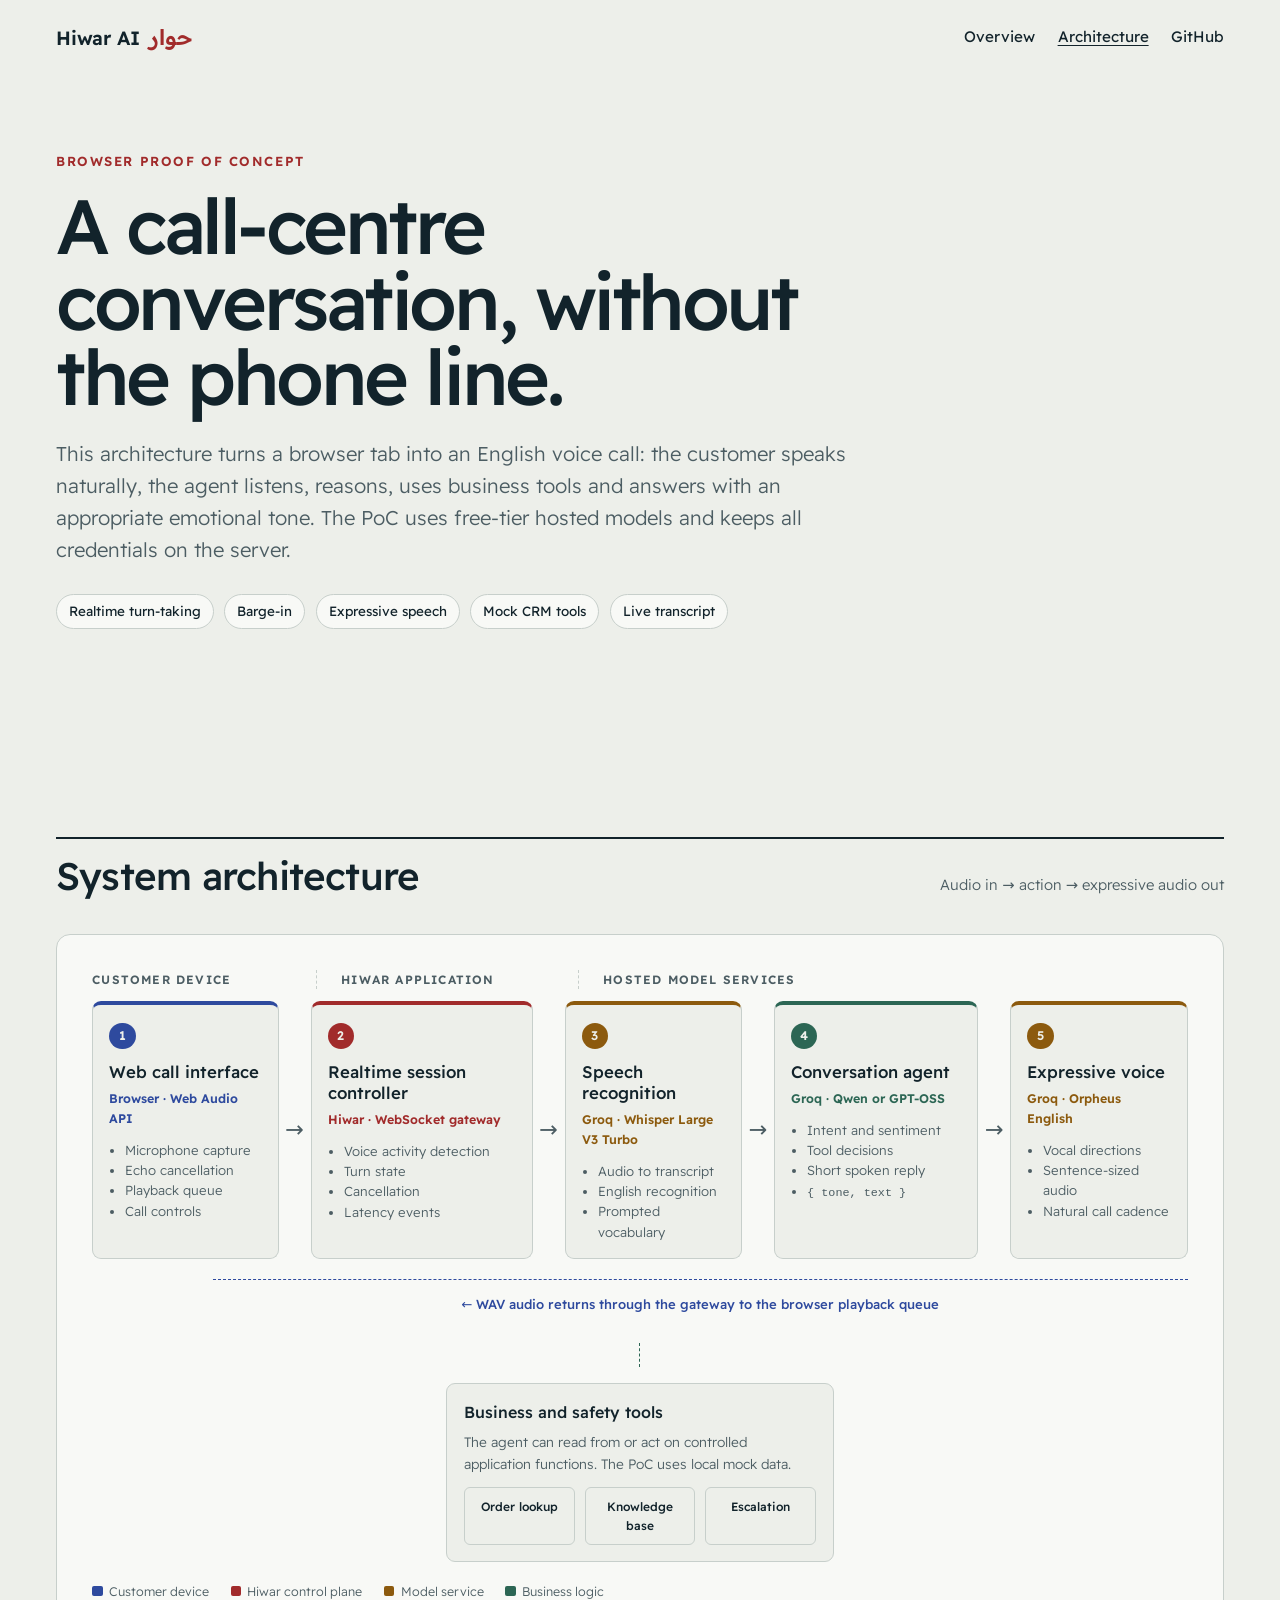
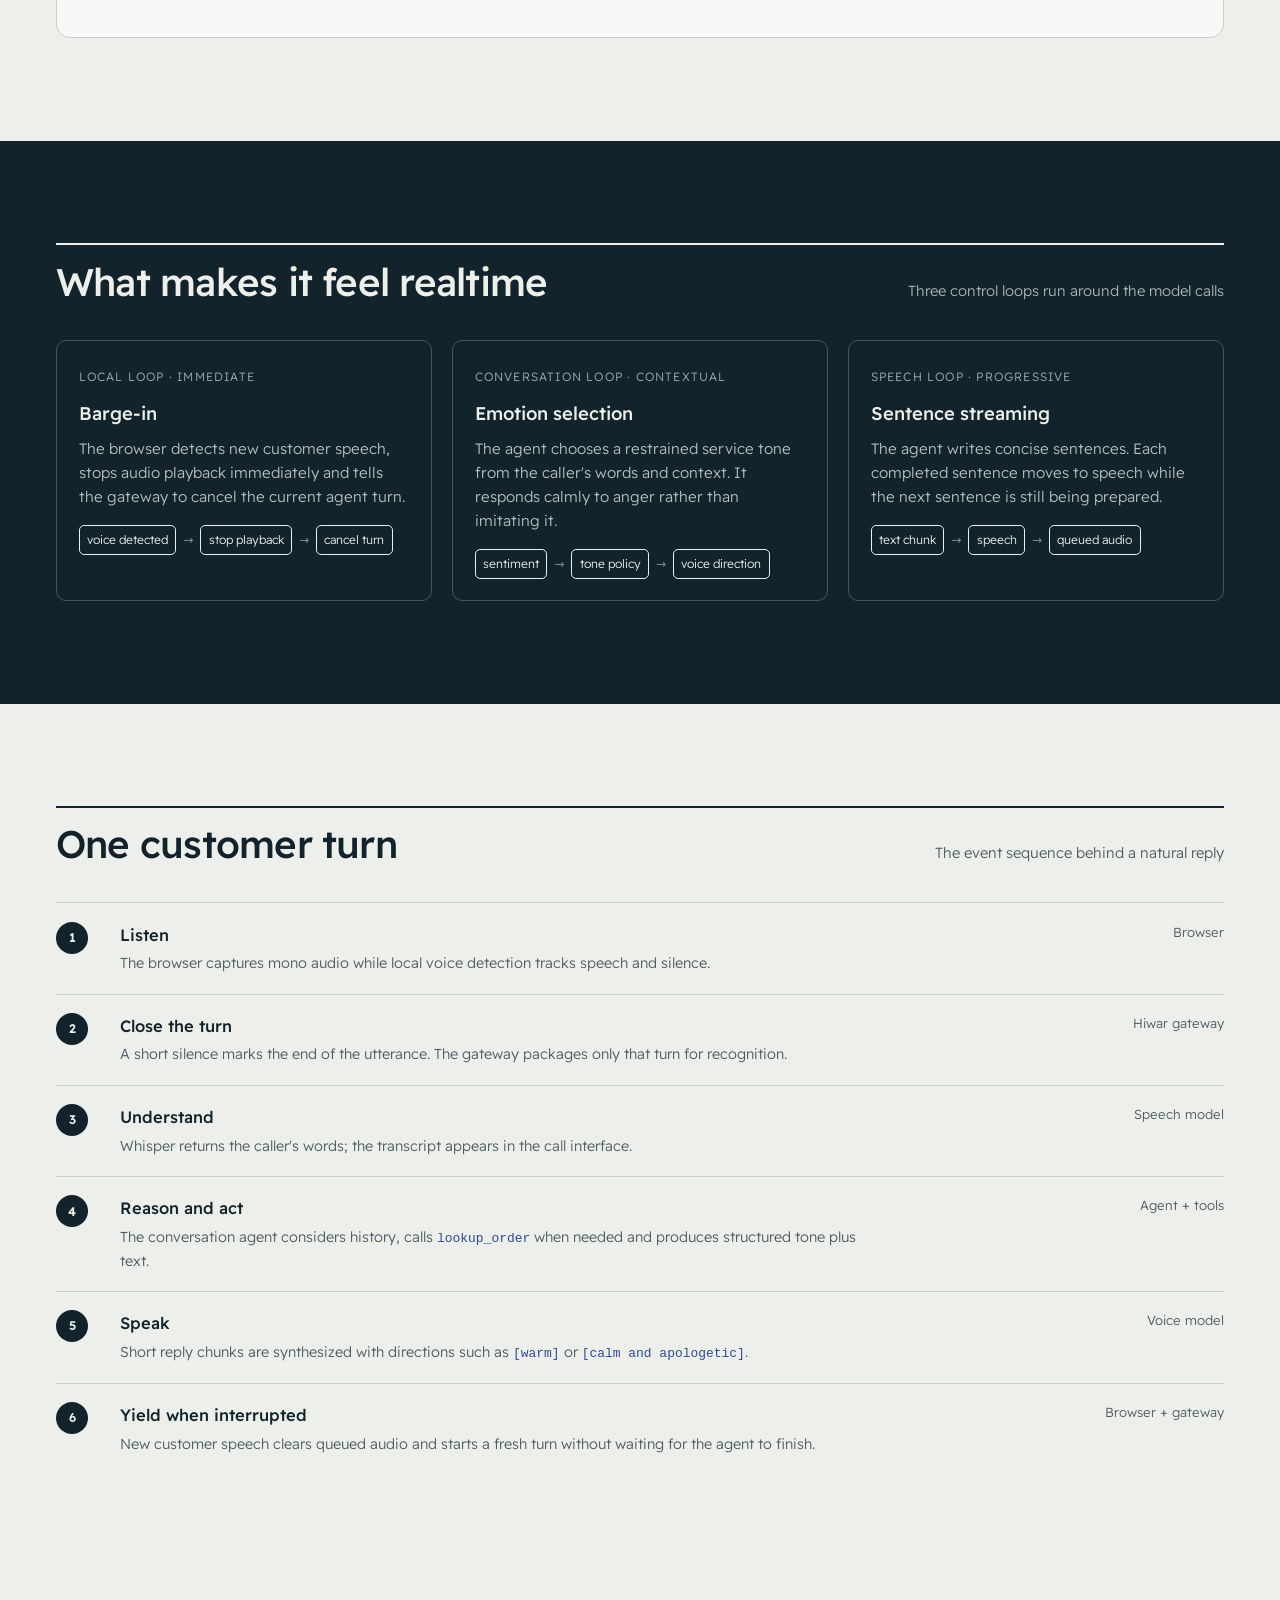
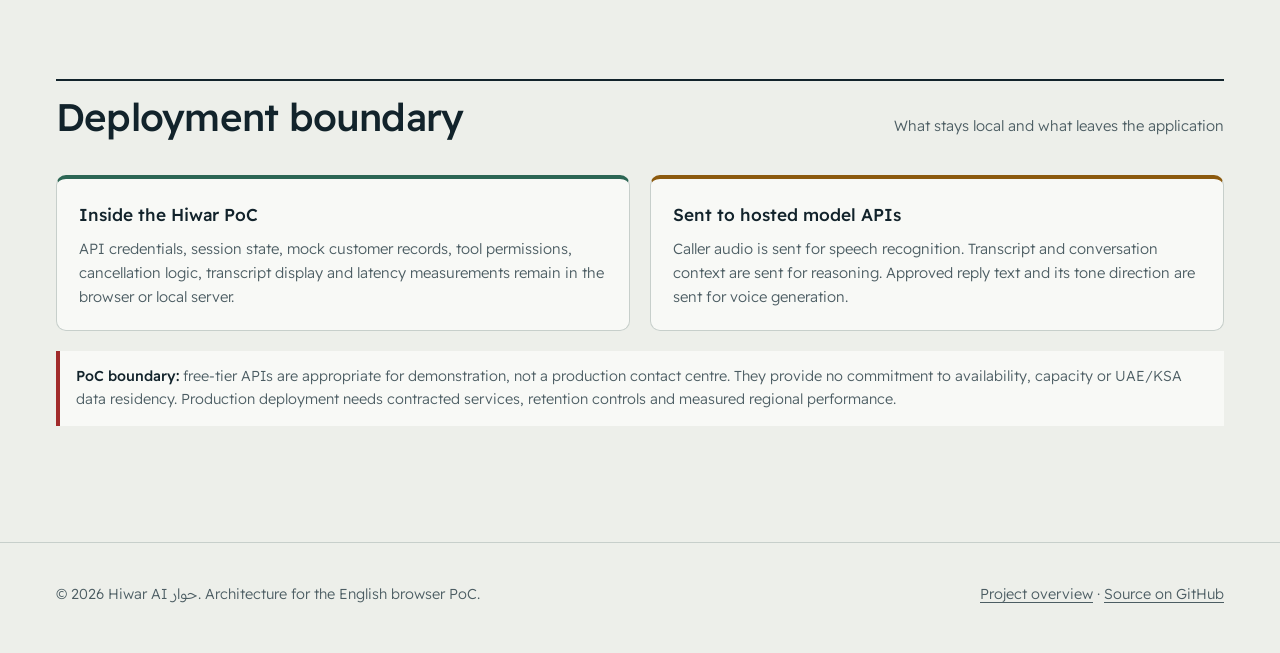
==== docs/architecture.html @ 3cd4bee4 "Add voice PoC architecture page" ====
<!doctype html>
<html lang="en">
<head>
<meta charset="utf-8">
<meta name="viewport" content="width=device-width, initial-scale=1">
<title>English Voice PoC Architecture | Hiwar AI</title>
<meta name="description" content="Architecture for Hiwar AI's browser-based English conversational voice proof of concept: realtime turn-taking, barge-in, business tools and expressive speech.">
<link rel="canonical" href="https://elephantclock.github.io/hiwar-ai/architecture.html">
<meta name="theme-color" content="#EDEFEA">

<meta property="og:type" content="website">
<meta property="og:site_name" content="Hiwar AI">
<meta property="og:title" content="Hiwar AI: English Voice PoC Architecture">
<meta property="og:description" content="A browser-based call-centre agent with realtime turn-taking, barge-in, tools and expressive speech.">
<meta property="og:url" content="https://elephantclock.github.io/hiwar-ai/architecture.html">

<link rel="icon" href="data:image/svg+xml,%3Csvg xmlns='http://www.w3.org/2000/svg' viewBox='0 0 32 32'%3E%3Crect width='32' height='32' rx='7' fill='%2312232B'/%3E%3Ctext x='16' y='22' font-size='17' text-anchor='middle' fill='%23EDEFEA' font-family='sans-serif'%3E%D8%AD%3C/text%3E%3C/svg%3E">
<link rel="preconnect" href="https://fonts.googleapis.com">
<link rel="preconnect" href="https://fonts.gstatic.com" crossorigin>
<link href="https://fonts.googleapis.com/css2?family=Readex+Pro:wght@300;400;500;600;700&display=swap" rel="stylesheet">

<style>
  :root {
    --ground: #EDEFEA;
    --paper: #F8F9F6;
    --ink: #12232B;
    --muted: #4C5D63;
    --rule: #C7CFCB;
    --red: #A12B2B;
    --blue: #2E4A9E;
    --gold: #8C5A0E;
    --green: #2C6654;
    --focus: #2E4A9E;
    --latin: "Readex Pro", system-ui, sans-serif;
    color-scheme: light;
  }

  @media (prefers-color-scheme: dark) {
    :root {
      --ground: #0F1C22;
      --paper: #16262D;
      --ink: #E4E9E6;
      --muted: #A3B1B4;
      --rule: #2C3E45;
      --red: #E8857A;
      --blue: #9DB0F0;
      --gold: #E2AA5A;
      --green: #83C6AE;
      --focus: #9DB0F0;
      color-scheme: dark;
    }
  }

  * { box-sizing: border-box; }
  html { scroll-behavior: smooth; -webkit-text-size-adjust: 100%; }
  body {
    margin: 0;
    background: var(--ground);
    color: var(--ink);
    font-family: var(--latin);
    font-weight: 300;
    font-size: 1.025rem;
    line-height: 1.6;
  }
  a { color: inherit; text-underline-offset: 0.2em; text-decoration-thickness: 1px; }
  a:hover { text-decoration-thickness: 2px; }
  :focus-visible { outline: 2px solid var(--focus); outline-offset: 3px; border-radius: 2px; }
  strong { font-weight: 500; }
  code { font-family: ui-monospace, SFMono-Regular, Menlo, Consolas, monospace; font-size: 0.9em; }
  .sr-only {
    position: absolute; width: 1px; height: 1px; padding: 0; margin: -1px;
    overflow: hidden; clip: rect(0, 0, 0, 0); white-space: nowrap; border: 0;
  }

  .skip {
    position: absolute; left: 1rem; top: -5rem; z-index: 20;
    background: var(--ink); color: var(--ground); padding: 0.6rem 0.9rem;
  }
  .skip:focus { top: 1rem; }
  .wrap { max-width: 78rem; margin: 0 auto; padding-inline: clamp(1rem, 4vw, 2.5rem); }

  .top {
    padding-block: 1.25rem; display: flex; align-items: center;
    justify-content: space-between; gap: 1rem; flex-wrap: wrap;
  }
  .mark { display: flex; align-items: baseline; gap: 0.6rem; text-decoration: none; }
  .mark-en { font-weight: 600; font-size: 1.2rem; letter-spacing: -0.01em; }
  .mark-ar { font-weight: 600; font-size: 1.35rem; color: var(--red); }
  .top nav { display: flex; gap: 1.4rem; flex-wrap: wrap; font-size: 0.95rem; font-weight: 400; }
  .top nav a { text-decoration: none; }
  .top nav a:hover, .top nav a[aria-current="page"] { text-decoration: underline; }

  .hero { padding-block: clamp(2.5rem, 6vw, 5rem) clamp(3.5rem, 7vw, 6rem); }
  .eyebrow {
    margin: 0 0 1rem; color: var(--red); font-size: 0.82rem;
    font-weight: 600; letter-spacing: 0.12em; text-transform: uppercase;
  }
  h1 {
    margin: 0; max-width: 18ch; font-size: clamp(2.45rem, 6vw, 5.25rem);
    line-height: 0.98; letter-spacing: -0.045em; font-weight: 500;
  }
  .lede {
    max-width: 66ch; margin: 1.5rem 0 0; color: var(--muted);
    font-size: clamp(1.05rem, 2vw, 1.25rem);
  }
  .scope {
    display: flex; gap: 0.65rem; flex-wrap: wrap; margin-top: 1.75rem;
    list-style: none; padding: 0;
  }
  .scope li {
    border: 1px solid var(--rule); background: var(--paper); border-radius: 99px;
    padding: 0.35rem 0.75rem; font-size: 0.84rem; font-weight: 400;
  }

  section { padding-block: clamp(3.5rem, 8vw, 6.5rem); }
  .sign {
    display: grid; grid-template-columns: minmax(0, 1fr) auto; align-items: baseline;
    gap: 0.5rem 2rem; border-top: 2px solid var(--ink); padding-top: 0.9rem;
    margin-bottom: 2.25rem;
  }
  .sign h2 {
    margin: 0; font-size: clamp(1.65rem, 3.2vw, 2.4rem); font-weight: 500;
    letter-spacing: -0.02em; line-height: 1.15;
  }
  .sign p { margin: 0; color: var(--muted); font-size: 0.92rem; text-align: right; }

  /* Primary system diagram */
  .diagram-shell {
    background: var(--paper); border: 1px solid var(--rule); border-radius: 14px;
    padding: clamp(1.15rem, 3vw, 2.2rem); overflow: hidden;
  }
  .boundary-labels {
    display: grid; grid-template-columns: 1.05fr 1.25fr 3.2fr; gap: 1.5rem;
    margin-bottom: 0.75rem; color: var(--muted); font-size: 0.75rem;
    text-transform: uppercase; letter-spacing: 0.1em; font-weight: 600;
  }
  .boundary-labels span:nth-child(2), .boundary-labels span:nth-child(3) {
    border-left: 1px dashed var(--rule); padding-left: 1.5rem;
  }
  .flow {
    display: grid;
    grid-template-columns: minmax(8rem, 1.05fr) 2rem minmax(9.5rem, 1.25fr) 2rem minmax(8rem, 1fr) 2rem minmax(9rem, 1.15fr) 2rem minmax(8rem, 1fr);
    align-items: stretch;
  }
  .node {
    position: relative; min-width: 0; border: 1px solid var(--rule); border-top: 4px solid var(--node-color);
    border-radius: 9px; background: var(--ground); padding: 1rem;
  }
  .node.browser { --node-color: var(--blue); }
  .node.gateway { --node-color: var(--red); }
  .node.speech { --node-color: var(--gold); }
  .node.agent { --node-color: var(--green); }
  .node.voice { --node-color: var(--gold); }
  .node .num {
    display: inline-grid; place-items: center; width: 1.65rem; height: 1.65rem;
    border-radius: 50%; color: var(--ground); background: var(--node-color);
    font-size: 0.78rem; font-weight: 600; margin-bottom: 0.75rem;
  }
  .node h3 { margin: 0 0 0.45rem; font-size: 1.05rem; line-height: 1.25; font-weight: 500; }
  .node .service { display: block; color: var(--node-color); font-size: 0.78rem; font-weight: 600; margin-bottom: 0.65rem; }
  .node ul { margin: 0; padding-left: 1rem; color: var(--muted); font-size: 0.82rem; line-height: 1.55; }
  .arrow { display: grid; place-items: center; color: var(--muted); font-size: 1.4rem; }
  .arrow::after { content: "→"; }
  .return-path {
    margin: 1.25rem 0 0 calc((100% - 8rem) / 8); padding-top: 0.85rem;
    border-top: 1px dashed var(--blue); color: var(--blue); text-align: center;
    font-size: 0.82rem; font-weight: 500;
  }
  .return-path span { background: var(--paper); padding-inline: 0.75rem; }

  .branch {
    display: grid; grid-template-columns: 1fr minmax(16rem, 1.15fr) 1fr;
    gap: 1rem; margin-top: 1.75rem; align-items: start;
  }
  .branch-line { grid-column: 2; height: 1.5rem; border-left: 1px dashed var(--green); justify-self: center; }
  .toolbox {
    grid-column: 2; border: 1px solid var(--rule); border-radius: 9px;
    background: var(--ground); padding: 1rem 1.1rem;
  }
  .toolbox h3 { margin: 0 0 0.35rem; font-size: 1rem; font-weight: 500; }
  .toolbox p { margin: 0; color: var(--muted); font-size: 0.85rem; }
  .tools {
    display: grid; grid-template-columns: repeat(3, 1fr); gap: 0.65rem;
    margin-top: 0.8rem;
  }
  .tools span {
    padding: 0.55rem; border: 1px solid var(--rule); border-radius: 6px;
    text-align: center; font-size: 0.75rem; font-weight: 500;
  }
  .legend {
    display: flex; gap: 0.8rem 1.35rem; flex-wrap: wrap; margin: 1.25rem 0 0;
    padding: 0; list-style: none; color: var(--muted); font-size: 0.78rem;
  }
  .legend li::before {
    content: ""; display: inline-block; width: 0.65rem; height: 0.65rem;
    margin-right: 0.4rem; border-radius: 2px; background: var(--key);
  }
  .legend .device { --key: var(--blue); }
  .legend .control { --key: var(--red); }
  .legend .model { --key: var(--gold); }
  .legend .logic { --key: var(--green); }

  /* Realtime behavior */
  .dark { background: var(--ink); color: var(--ground); }
  .dark .sign { border-top-color: var(--ground); }
  .dark .sign p { color: color-mix(in srgb, var(--ground) 70%, transparent); }
  .loops { display: grid; grid-template-columns: repeat(3, 1fr); gap: 1.25rem; }
  .loop {
    border: 1px solid color-mix(in srgb, var(--ground) 25%, transparent);
    border-radius: 10px; padding: 1.35rem;
  }
  .loop .tag { font-size: 0.75rem; text-transform: uppercase; letter-spacing: 0.1em; opacity: 0.65; }
  .loop h3 { margin: 0.65rem 0 0.55rem; font-size: 1.15rem; font-weight: 500; }
  .loop p { margin: 0; opacity: 0.76; font-size: 0.94rem; }
  .mini-flow {
    display: flex; flex-wrap: wrap; align-items: center; gap: 0.45rem;
    margin-top: 1rem; font-size: 0.75rem;
  }
  .mini-flow span { border: 1px solid currentColor; border-radius: 5px; padding: 0.25rem 0.45rem; }
  .mini-flow b { font-weight: 400; opacity: 0.5; }

  /* Turn sequence */
  .timeline { list-style: none; padding: 0; margin: 0; counter-reset: turn; }
  .timeline li {
    counter-increment: turn; display: grid; grid-template-columns: 3rem minmax(0, 1fr) minmax(10rem, 0.45fr);
    gap: 1rem; align-items: start; padding: 1.15rem 0; border-top: 1px solid var(--rule);
  }
  .timeline li::before {
    content: counter(turn); display: grid; place-items: center; width: 2rem; height: 2rem;
    color: var(--ground); background: var(--ink); border-radius: 50%; font-size: 0.78rem; font-weight: 600;
  }
  .timeline h3 { margin: 0; font-size: 1.03rem; font-weight: 500; }
  .timeline p { margin: 0.25rem 0 0; color: var(--muted); font-size: 0.9rem; }
  .timeline code { color: var(--blue); overflow-wrap: anywhere; }
  .owner { color: var(--muted); font-size: 0.82rem; text-align: right; }

  /* Boundaries */
  .boundaries { display: grid; grid-template-columns: 1fr 1fr; gap: 1.25rem; }
  .boundary {
    background: var(--paper); border: 1px solid var(--rule); border-radius: 10px;
    padding: 1.35rem;
  }
  .boundary h3 { margin: 0 0 0.55rem; font-size: 1.08rem; font-weight: 500; }
  .boundary p { margin: 0; color: var(--muted); font-size: 0.92rem; }
  .boundary.local { border-top: 4px solid var(--green); }
  .boundary.external { border-top: 4px solid var(--gold); }
  .caution {
    margin-top: 1.25rem; border-left: 4px solid var(--red); padding: 0.9rem 1rem;
    background: var(--paper); color: var(--muted); font-size: 0.9rem;
  }
  .caution strong { color: var(--ink); }

  footer { padding-block: 2.5rem 3rem; border-top: 1px solid var(--rule); font-size: 0.9rem; color: var(--muted); }
  footer .wrap { display: flex; justify-content: space-between; gap: 1rem; flex-wrap: wrap; }

  @media (max-width: 1040px) {
    .boundary-labels { display: none; }
    .flow { grid-template-columns: 1fr; gap: 0; }
    .arrow { min-height: 2rem; }
    .arrow::after { content: "↓"; }
    .return-path { margin: 1.25rem 0 0; }
    .branch { grid-template-columns: 1fr; }
    .branch-line, .toolbox { grid-column: 1; }
  }

  @media (max-width: 760px) {
    .sign { grid-template-columns: 1fr; }
    .sign p { text-align: left; }
    .loops, .boundaries { grid-template-columns: 1fr; }
    .tools { grid-template-columns: 1fr; }
    .timeline li { grid-template-columns: 2.5rem 1fr; }
    .owner { grid-column: 2; text-align: left; }
  }

  @media (prefers-reduced-motion: reduce) { html { scroll-behavior: auto; } }
</style>
</head>
<body>
<a class="skip" href="#content">Skip to architecture</a>

<header class="wrap top">
  <a class="mark" href="./" aria-label="Hiwar AI home">
    <span class="mark-en">Hiwar AI</span><span class="mark-ar" lang="ar">حوار</span>
  </a>
  <nav aria-label="Main">
    <a href="./">Overview</a>
    <a href="architecture.html" aria-current="page">Architecture</a>
    <a href="https://github.com/elephantclock/hiwar-ai">GitHub</a>
  </nav>
</header>

<main id="content">
  <section class="hero wrap" aria-labelledby="page-title">
    <p class="eyebrow">Browser proof of concept</p>
    <h1 id="page-title">A call-centre conversation, without the phone line.</h1>
    <p class="lede">This architecture turns a browser tab into an English voice call: the customer speaks naturally, the agent listens, reasons, uses business tools and answers with an appropriate emotional tone. The PoC uses free-tier hosted models and keeps all credentials on the server.</p>
    <ul class="scope" aria-label="Proof of concept capabilities">
      <li>Realtime turn-taking</li>
      <li>Barge-in</li>
      <li>Expressive speech</li>
      <li>Mock CRM tools</li>
      <li>Live transcript</li>
    </ul>
  </section>

  <section class="wrap" aria-labelledby="system-title">
    <div class="sign">
      <h2 id="system-title">System architecture</h2>
      <p>Audio in → action → expressive audio out</p>
    </div>

    <div class="diagram-shell" aria-describedby="diagram-description">
      <p id="diagram-description" class="sr-only">The customer speaks through a browser. A Hiwar realtime gateway detects turns and sends completed speech to hosted Whisper. The transcript passes to a conversation agent, which can use mock business tools and selects an emotional tone. Orpheus converts the response into expressive English speech that returns to the browser. Local voice detection can interrupt playback immediately.</p>
      <div class="boundary-labels" aria-hidden="true">
        <span>Customer device</span>
        <span>Hiwar application</span>
        <span>Hosted model services</span>
      </div>

      <div class="flow">
        <article class="node browser">
          <span class="num">1</span>
          <h3>Web call interface</h3>
          <span class="service">Browser · Web Audio API</span>
          <ul>
            <li>Microphone capture</li>
            <li>Echo cancellation</li>
            <li>Playback queue</li>
            <li>Call controls</li>
          </ul>
        </article>
        <span class="arrow" aria-hidden="true"></span>

        <article class="node gateway">
          <span class="num">2</span>
          <h3>Realtime session controller</h3>
          <span class="service">Hiwar · WebSocket gateway</span>
          <ul>
            <li>Voice activity detection</li>
            <li>Turn state</li>
            <li>Cancellation</li>
            <li>Latency events</li>
          </ul>
        </article>
        <span class="arrow" aria-hidden="true"></span>

        <article class="node speech">
          <span class="num">3</span>
          <h3>Speech recognition</h3>
          <span class="service">Groq · Whisper Large V3 Turbo</span>
          <ul>
            <li>Audio to transcript</li>
            <li>English recognition</li>
            <li>Prompted vocabulary</li>
          </ul>
        </article>
        <span class="arrow" aria-hidden="true"></span>

        <article class="node agent">
          <span class="num">4</span>
          <h3>Conversation agent</h3>
          <span class="service">Groq · Qwen or GPT-OSS</span>
          <ul>
            <li>Intent and sentiment</li>
            <li>Tool decisions</li>
            <li>Short spoken reply</li>
            <li><code>{ tone, text }</code></li>
          </ul>
        </article>
        <span class="arrow" aria-hidden="true"></span>

        <article class="node voice">
          <span class="num">5</span>
          <h3>Expressive voice</h3>
          <span class="service">Groq · Orpheus English</span>
          <ul>
            <li>Vocal directions</li>
            <li>Sentence-sized audio</li>
            <li>Natural call cadence</li>
          </ul>
        </article>
      </div>

      <div class="return-path" aria-hidden="true"><span>← WAV audio returns through the gateway to the browser playback queue</span></div>

      <div class="branch">
        <span class="branch-line" aria-hidden="true"></span>
        <aside class="toolbox">
          <h3>Business and safety tools</h3>
          <p>The agent can read from or act on controlled application functions. The PoC uses local mock data.</p>
          <div class="tools" aria-label="Example agent tools">
            <span>Order lookup</span>
            <span>Knowledge base</span>
            <span>Escalation</span>
          </div>
        </aside>
      </div>

      <ul class="legend" aria-label="Architecture legend">
        <li class="device">Customer device</li>
        <li class="control">Hiwar control plane</li>
        <li class="model">Model service</li>
        <li class="logic">Business logic</li>
      </ul>
    </div>
  </section>

  <section class="dark" aria-labelledby="realtime-title">
    <div class="wrap">
      <div class="sign">
        <h2 id="realtime-title">What makes it feel realtime</h2>
        <p>Three control loops run around the model calls</p>
      </div>
      <div class="loops">
        <article class="loop">
          <span class="tag">Local loop · immediate</span>
          <h3>Barge-in</h3>
          <p>The browser detects new customer speech, stops audio playback immediately and tells the gateway to cancel the current agent turn.</p>
          <div class="mini-flow" aria-label="Barge-in sequence">
            <span>voice detected</span><b>→</b><span>stop playback</span><b>→</b><span>cancel turn</span>
          </div>
        </article>
        <article class="loop">
          <span class="tag">Conversation loop · contextual</span>
          <h3>Emotion selection</h3>
          <p>The agent chooses a restrained service tone from the caller's words and context. It responds calmly to anger rather than imitating it.</p>
          <div class="mini-flow" aria-label="Emotion selection sequence">
            <span>sentiment</span><b>→</b><span>tone policy</span><b>→</b><span>voice direction</span>
          </div>
        </article>
        <article class="loop">
          <span class="tag">Speech loop · progressive</span>
          <h3>Sentence streaming</h3>
          <p>The agent writes concise sentences. Each completed sentence moves to speech while the next sentence is still being prepared.</p>
          <div class="mini-flow" aria-label="Sentence streaming sequence">
            <span>text chunk</span><b>→</b><span>speech</span><b>→</b><span>queued audio</span>
          </div>
        </article>
      </div>
    </div>
  </section>

  <section class="wrap" aria-labelledby="turn-title">
    <div class="sign">
      <h2 id="turn-title">One customer turn</h2>
      <p>The event sequence behind a natural reply</p>
    </div>
    <ol class="timeline">
      <li>
        <div><h3>Listen</h3><p>The browser captures mono audio while local voice detection tracks speech and silence.</p></div>
        <span class="owner">Browser</span>
      </li>
      <li>
        <div><h3>Close the turn</h3><p>A short silence marks the end of the utterance. The gateway packages only that turn for recognition.</p></div>
        <span class="owner">Hiwar gateway</span>
      </li>
      <li>
        <div><h3>Understand</h3><p>Whisper returns the caller's words; the transcript appears in the call interface.</p></div>
        <span class="owner">Speech model</span>
      </li>
      <li>
        <div><h3>Reason and act</h3><p>The conversation agent considers history, calls <code>lookup_order</code> when needed and produces structured tone plus text.</p></div>
        <span class="owner">Agent + tools</span>
      </li>
      <li>
        <div><h3>Speak</h3><p>Short reply chunks are synthesized with directions such as <code>[warm]</code> or <code>[calm and apologetic]</code>.</p></div>
        <span class="owner">Voice model</span>
      </li>
      <li>
        <div><h3>Yield when interrupted</h3><p>New customer speech clears queued audio and starts a fresh turn without waiting for the agent to finish.</p></div>
        <span class="owner">Browser + gateway</span>
      </li>
    </ol>
  </section>

  <section class="wrap" aria-labelledby="boundary-title">
    <div class="sign">
      <h2 id="boundary-title">Deployment boundary</h2>
      <p>What stays local and what leaves the application</p>
    </div>
    <div class="boundaries">
      <article class="boundary local">
        <h3>Inside the Hiwar PoC</h3>
        <p>API credentials, session state, mock customer records, tool permissions, cancellation logic, transcript display and latency measurements remain in the browser or local server.</p>
      </article>
      <article class="boundary external">
        <h3>Sent to hosted model APIs</h3>
        <p>Caller audio is sent for speech recognition. Transcript and conversation context are sent for reasoning. Approved reply text and its tone direction are sent for voice generation.</p>
      </article>
    </div>
    <p class="caution"><strong>PoC boundary:</strong> free-tier APIs are appropriate for demonstration, not a production contact centre. They provide no commitment to availability, capacity or UAE/KSA data residency. Production deployment needs contracted services, retention controls and measured regional performance.</p>
  </section>
</main>

<footer>
  <div class="wrap">
    <span>© 2026 Hiwar AI <span lang="ar">حوار</span>. Architecture for the English browser PoC.</span>
    <span><a href="./">Project overview</a> · <a href="https://github.com/elephantclock/hiwar-ai">Source on GitHub</a></span>
  </div>
</footer>
</body>
</html>
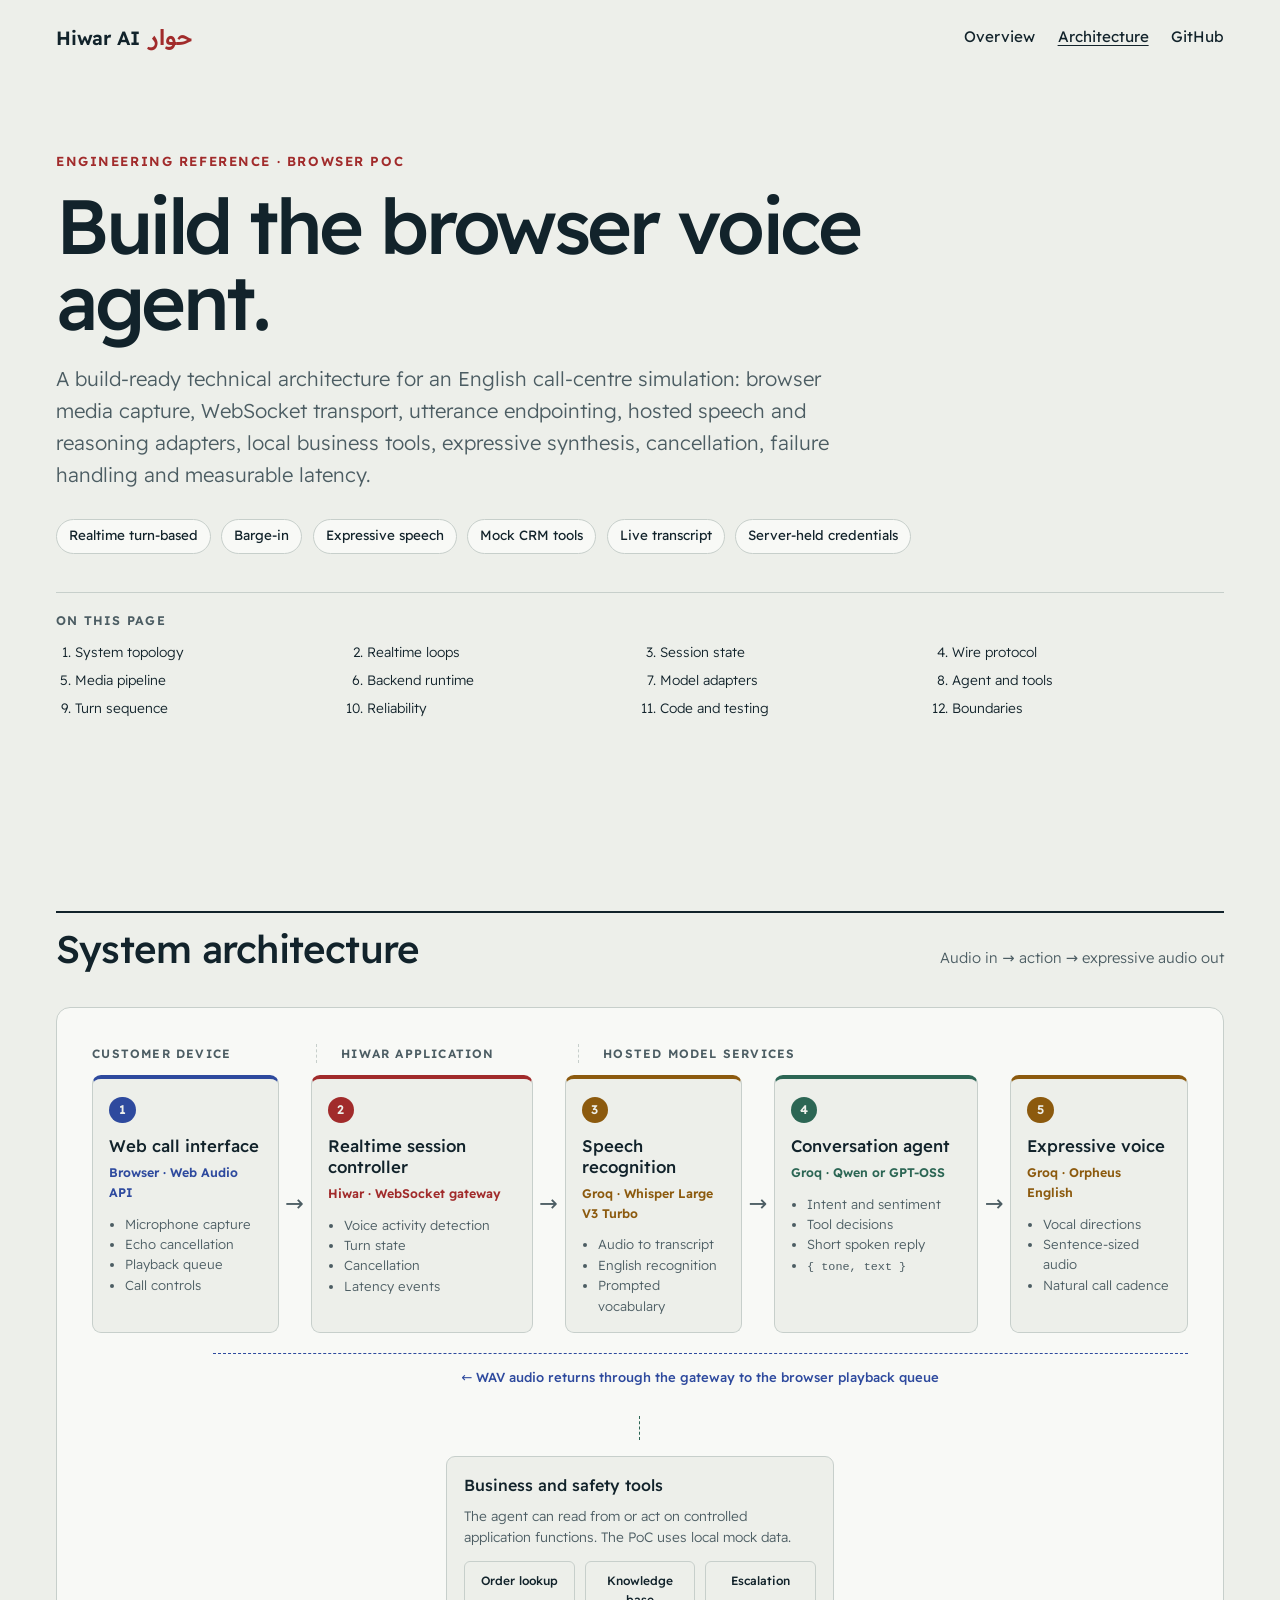
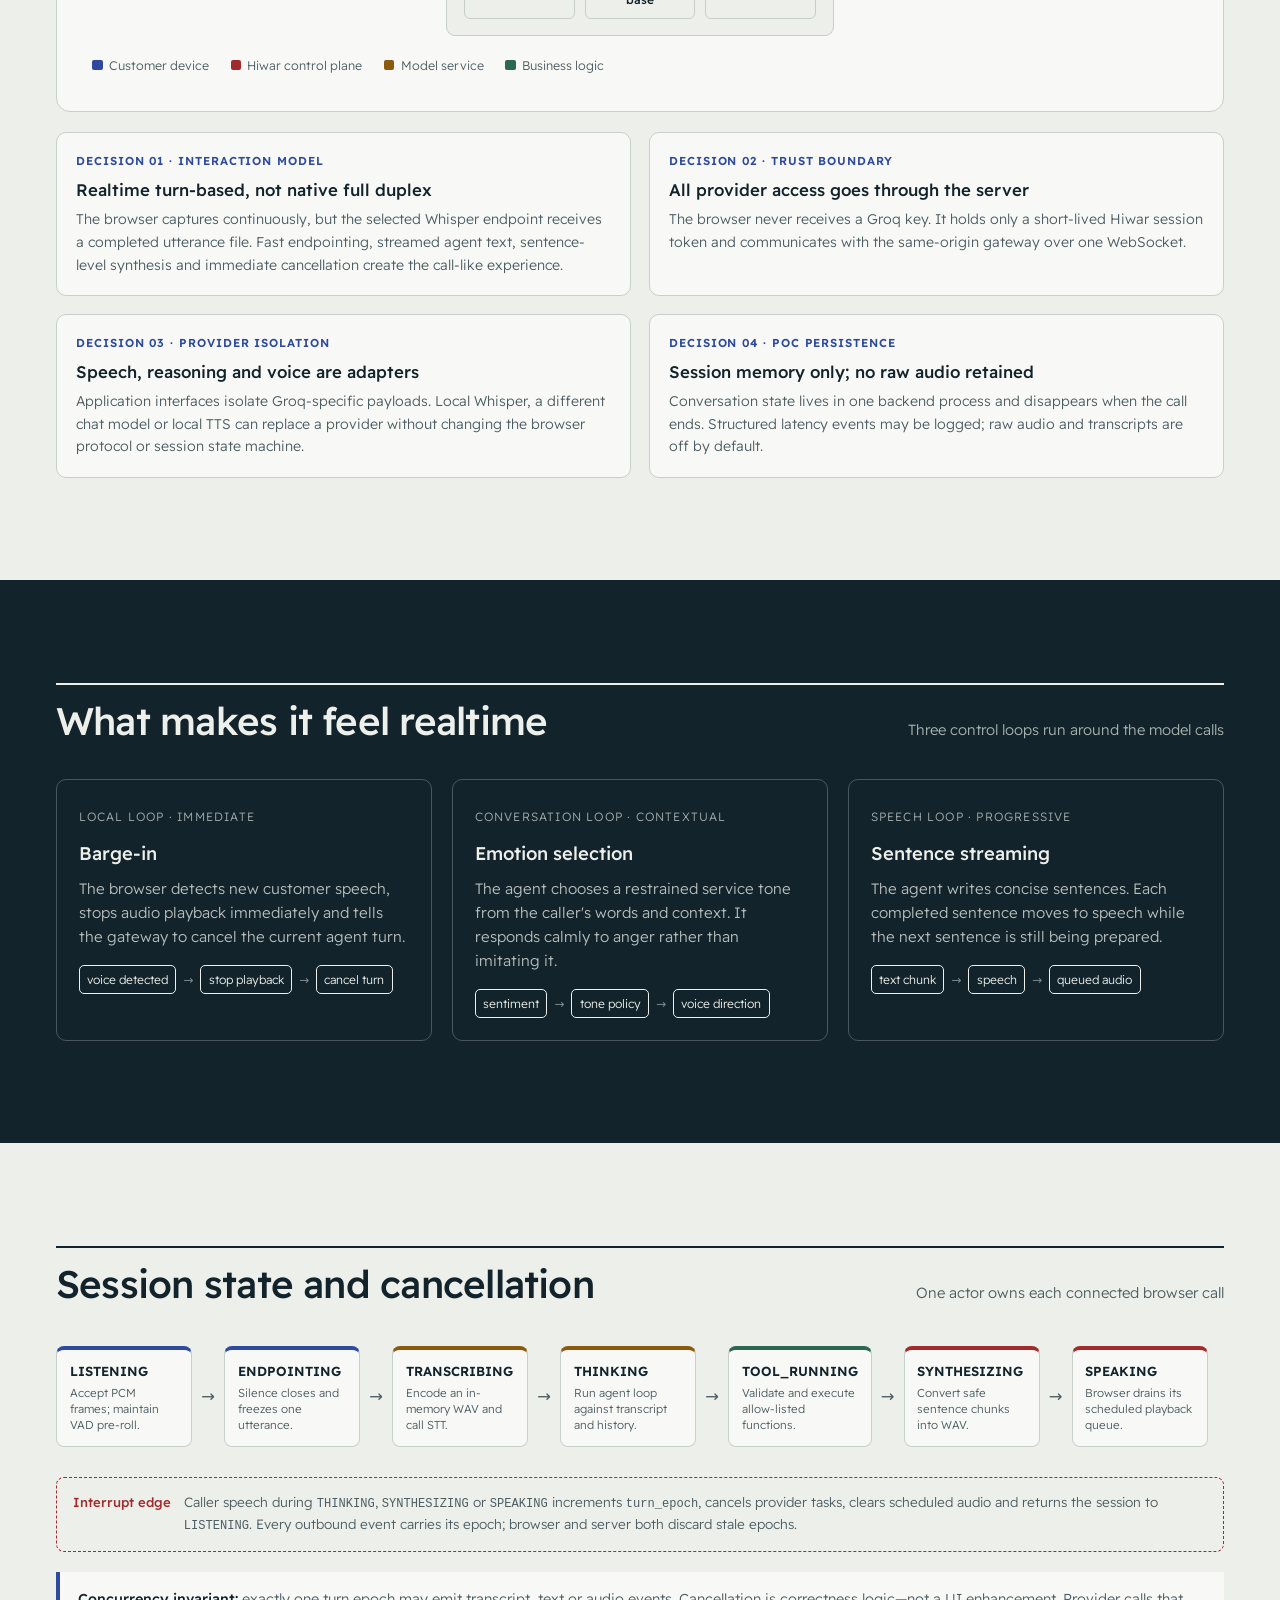
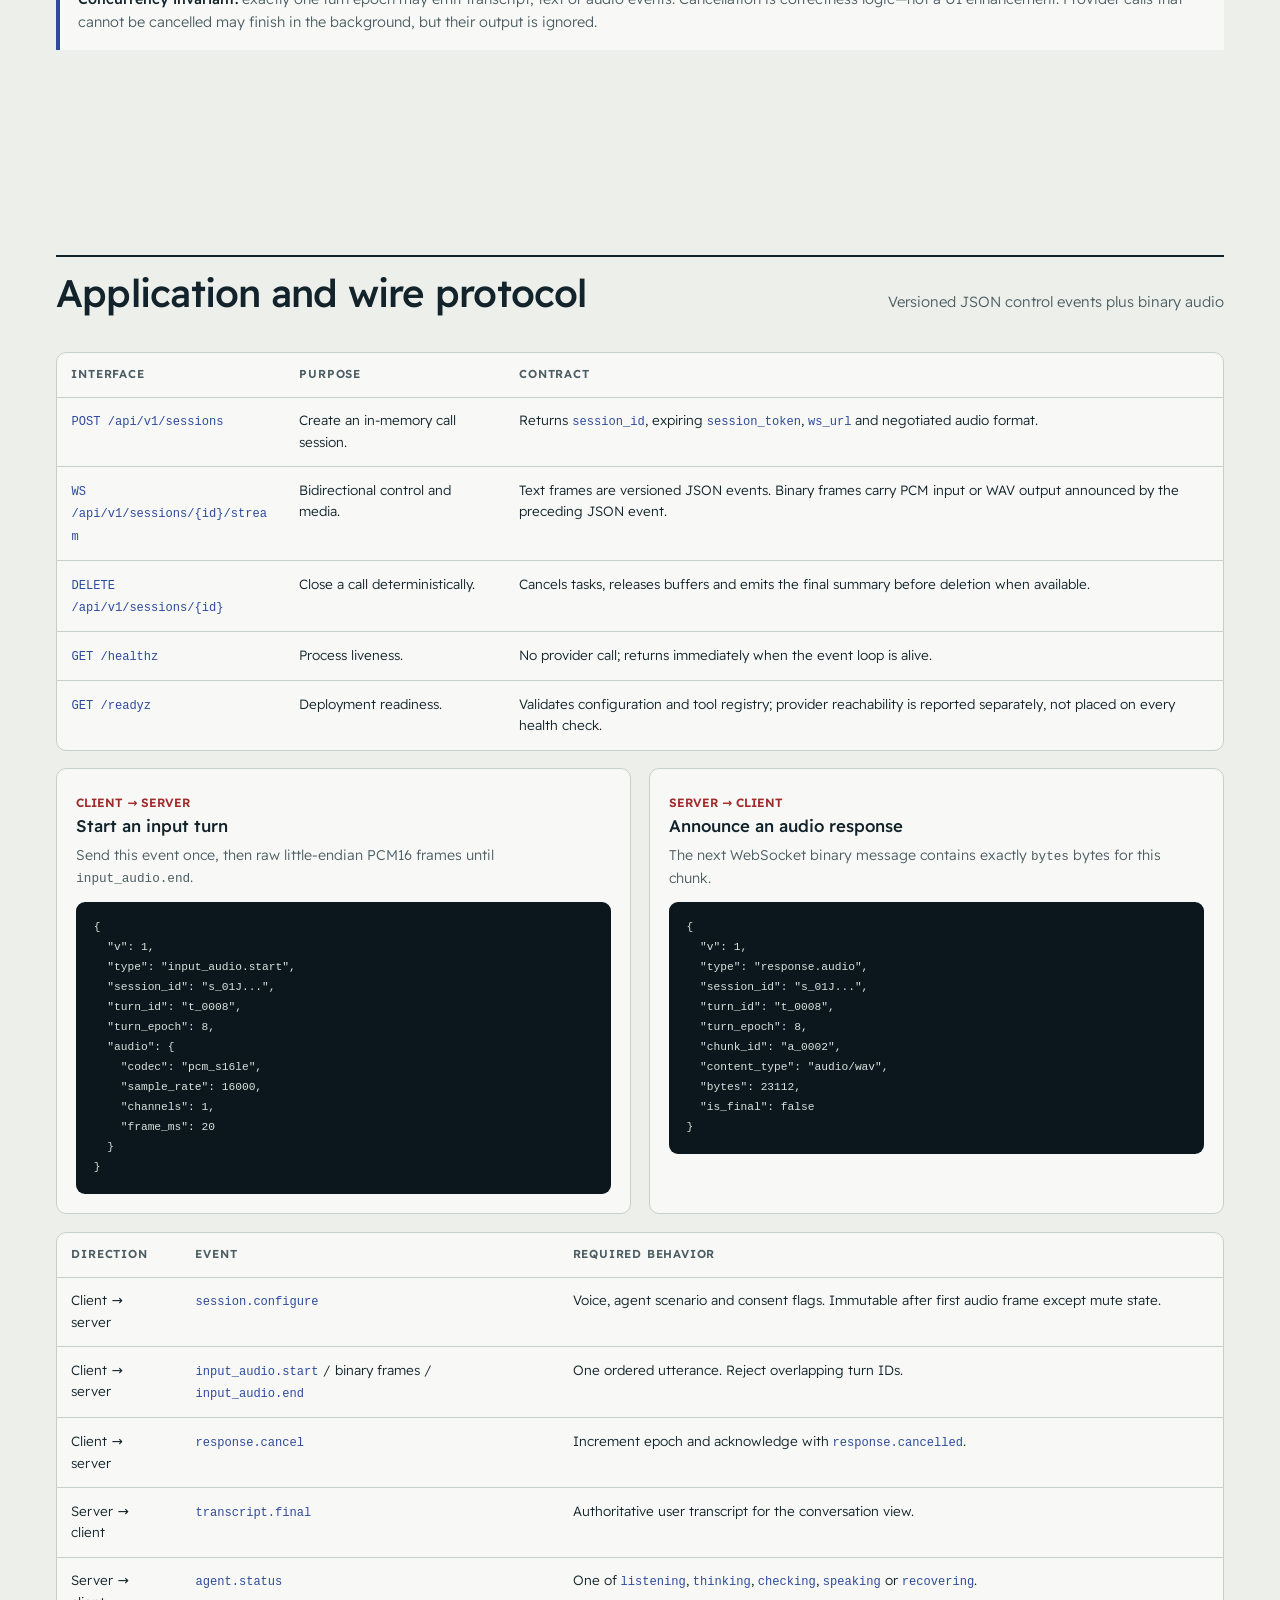
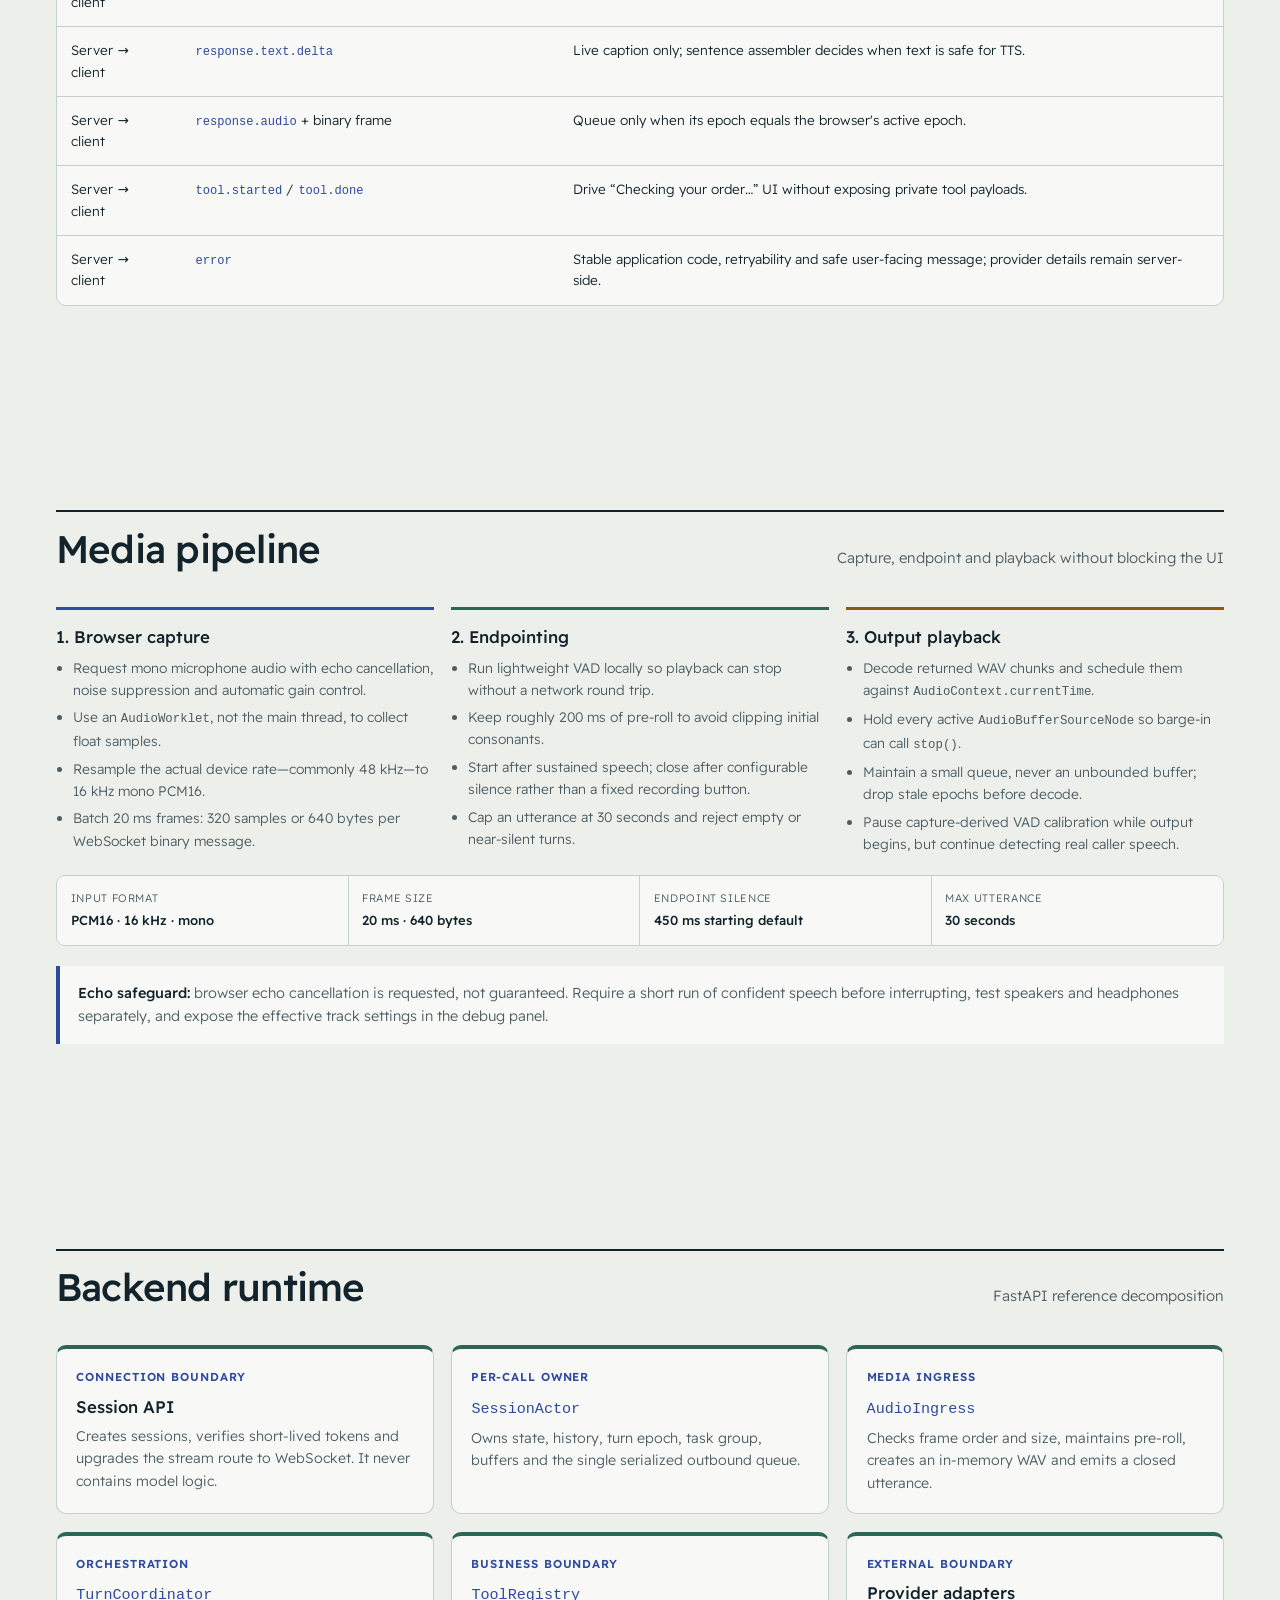
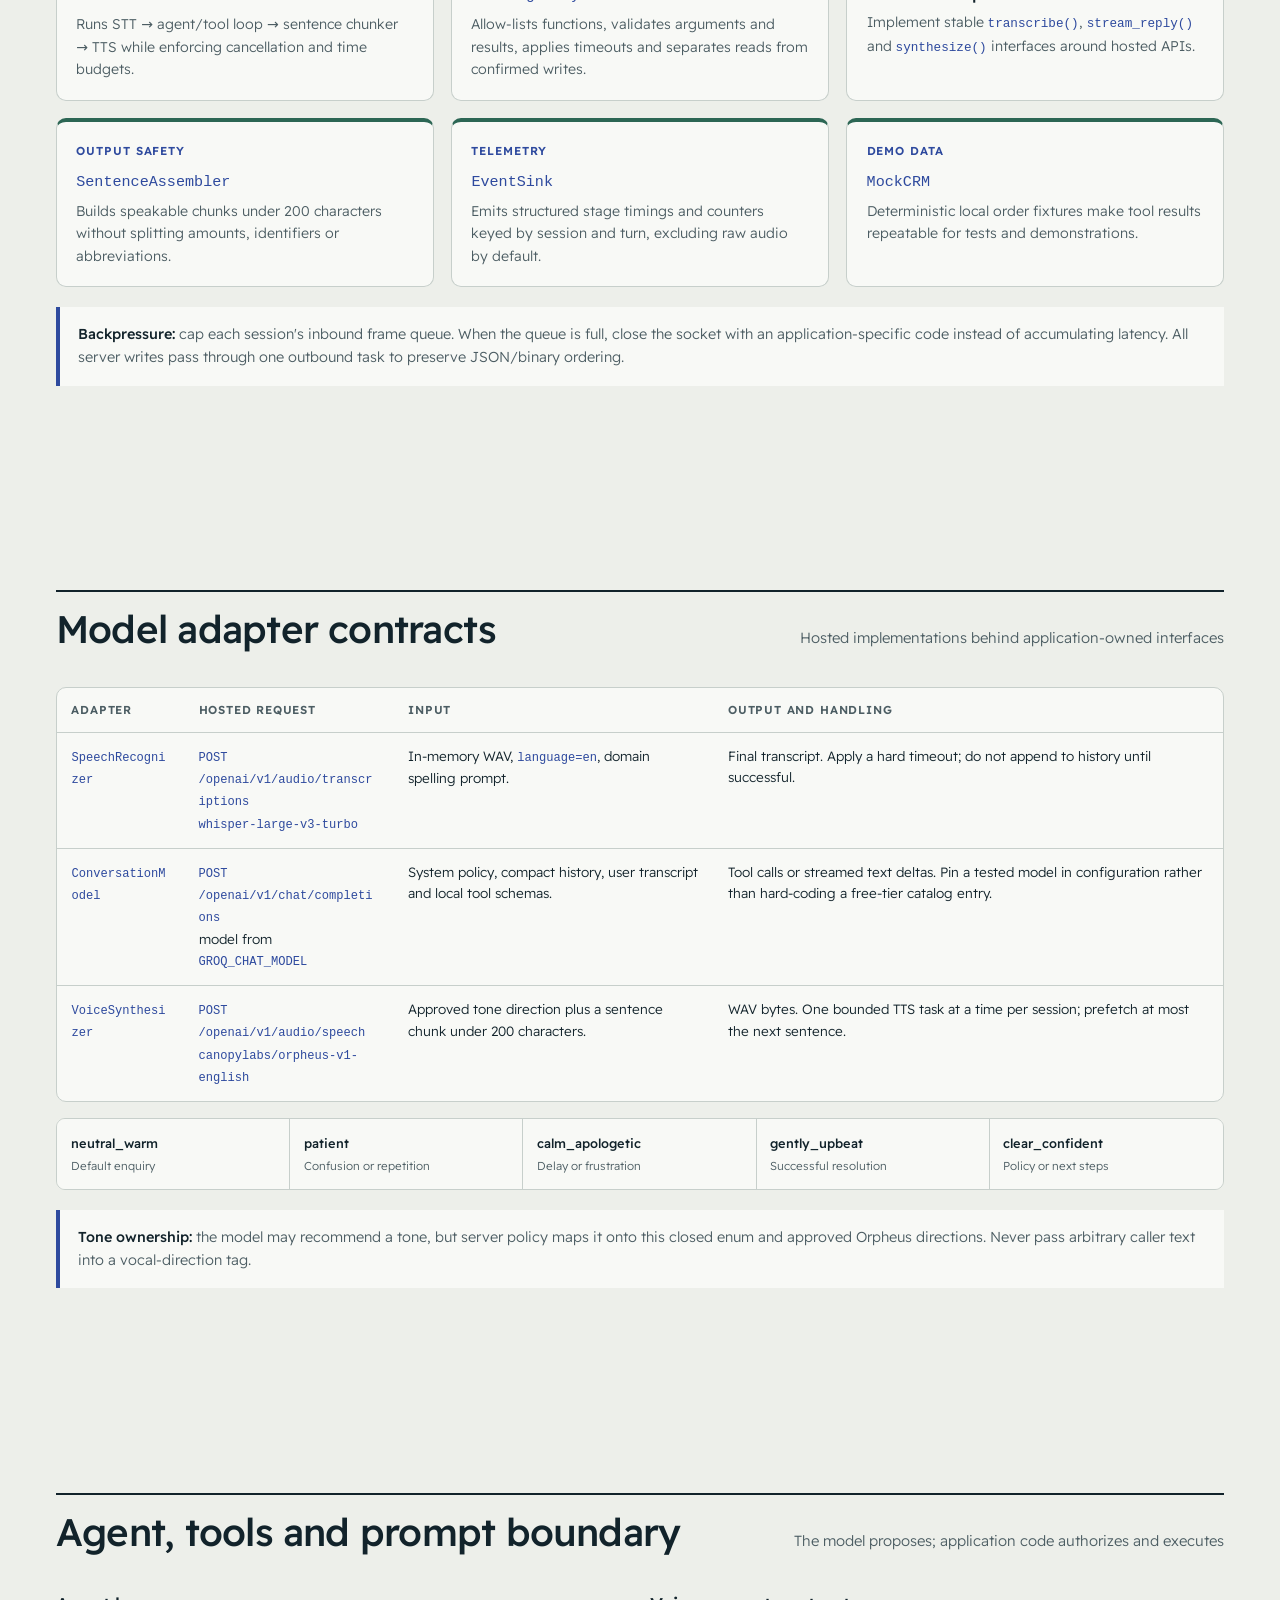
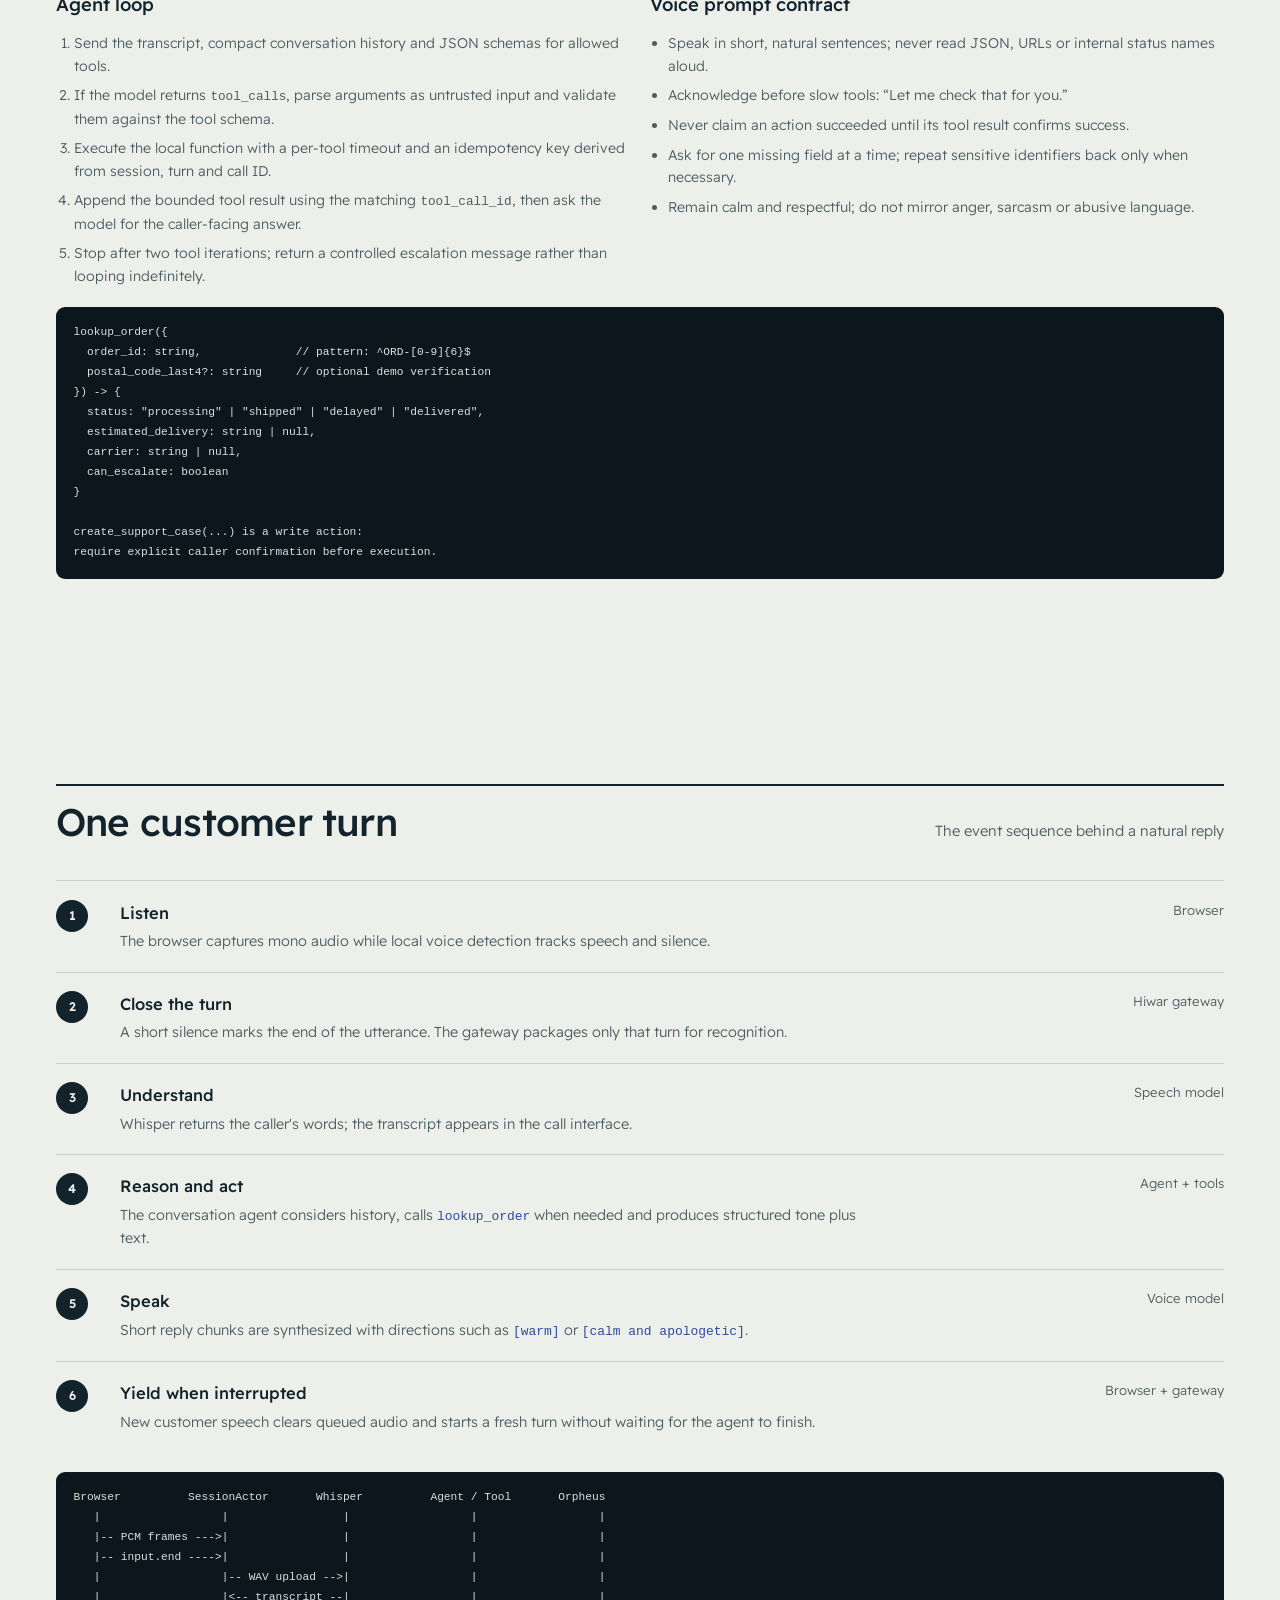
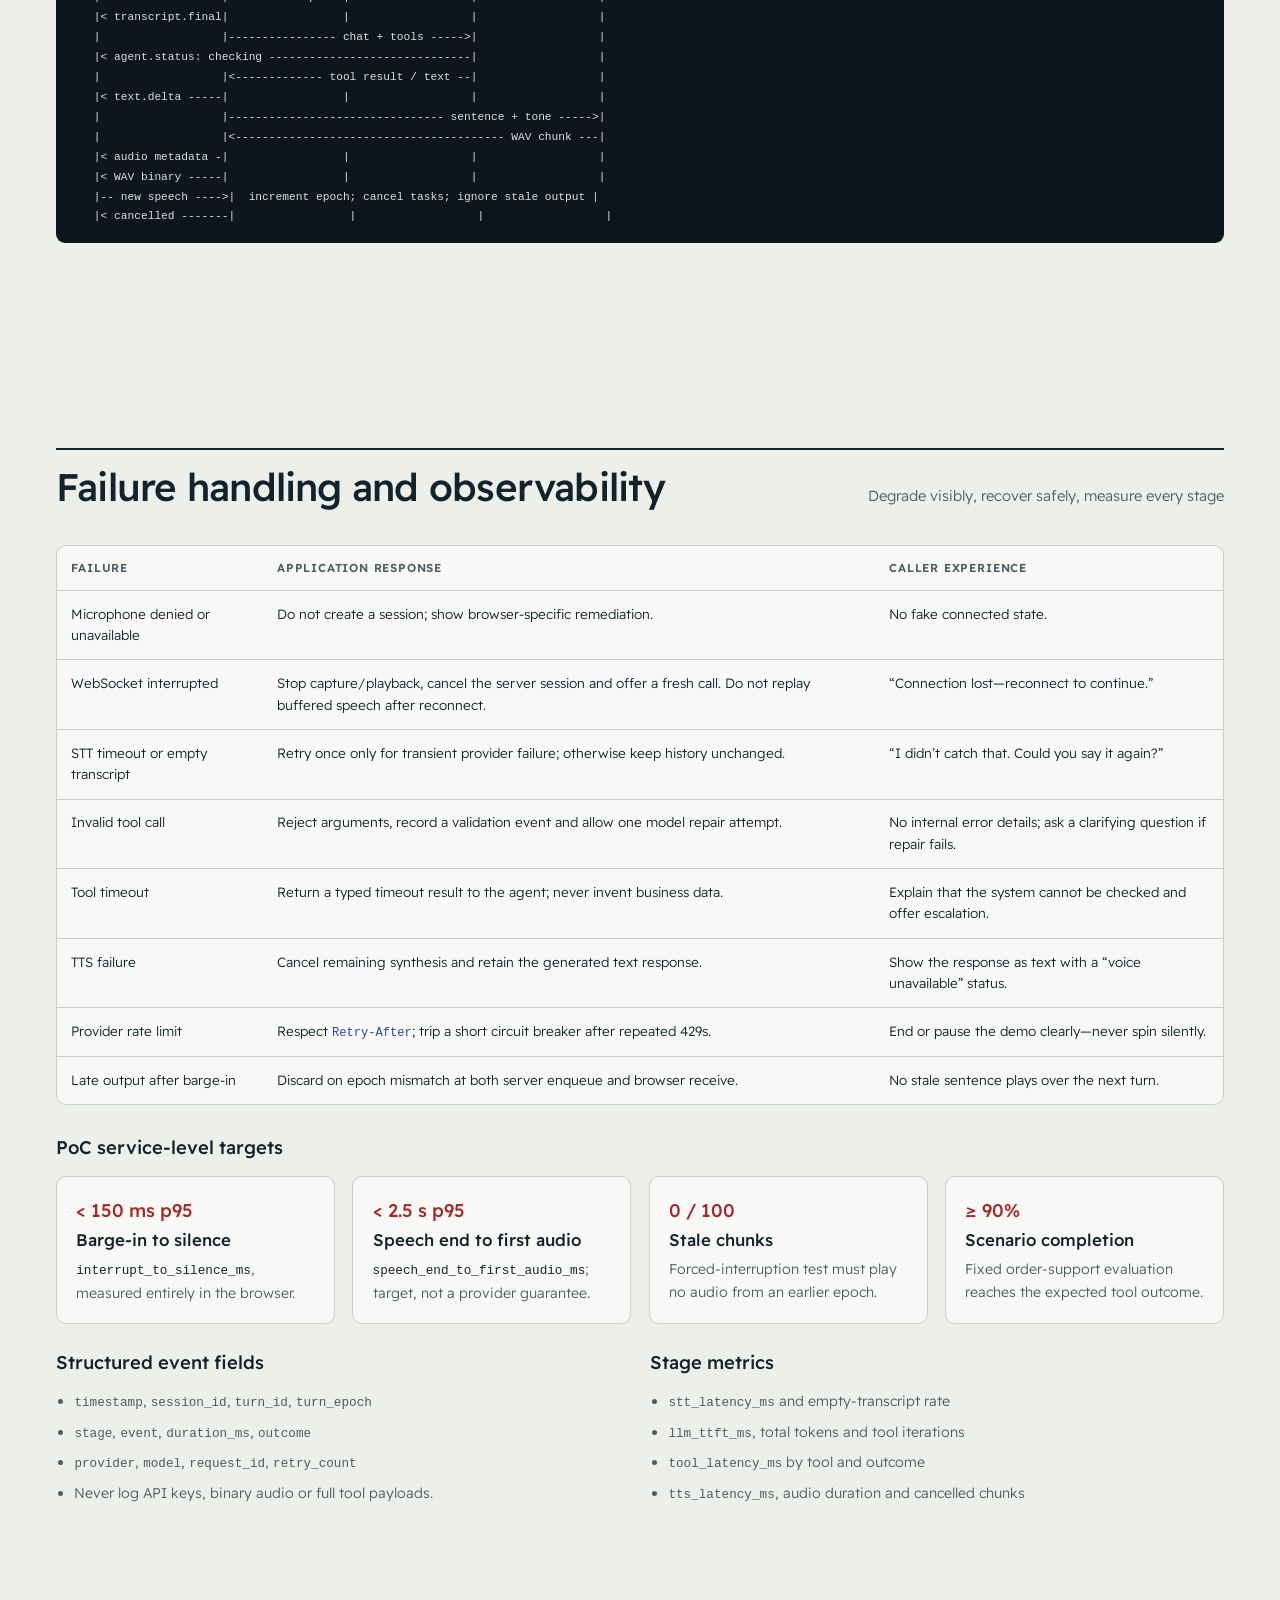
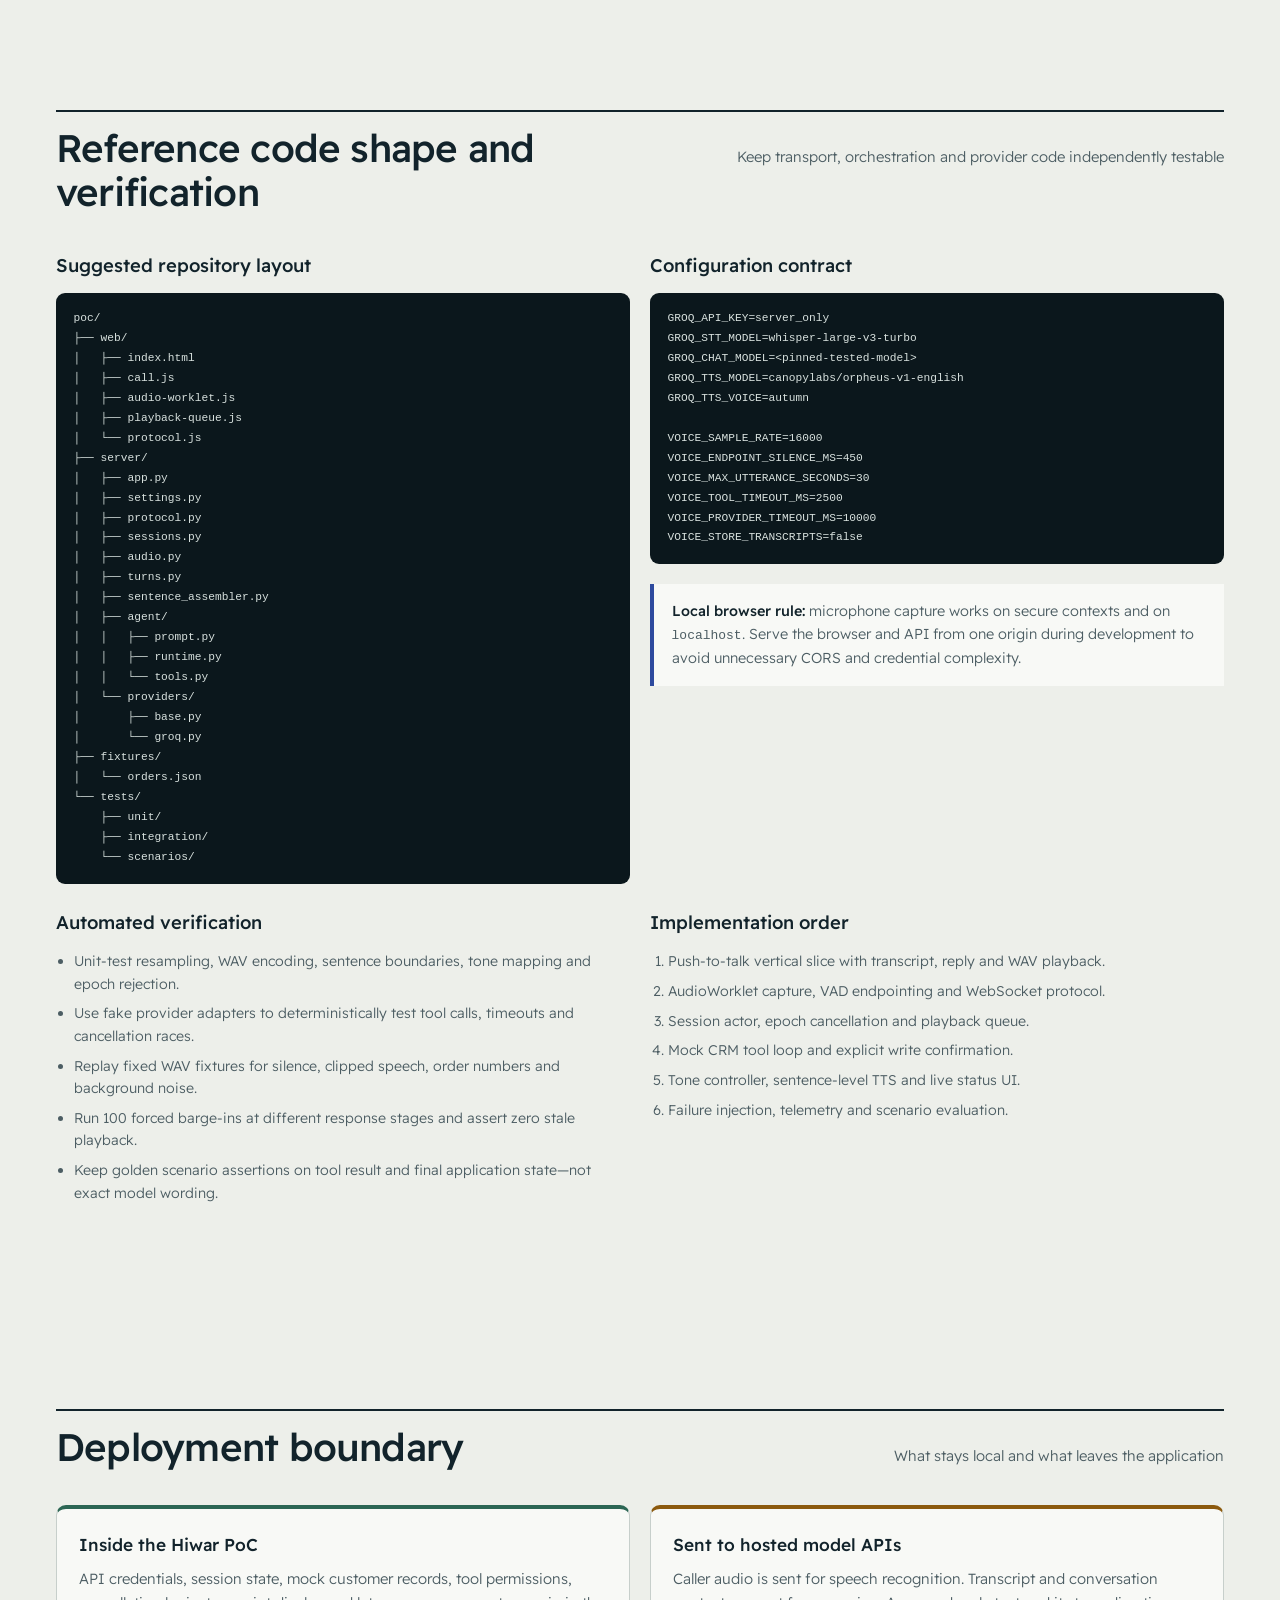
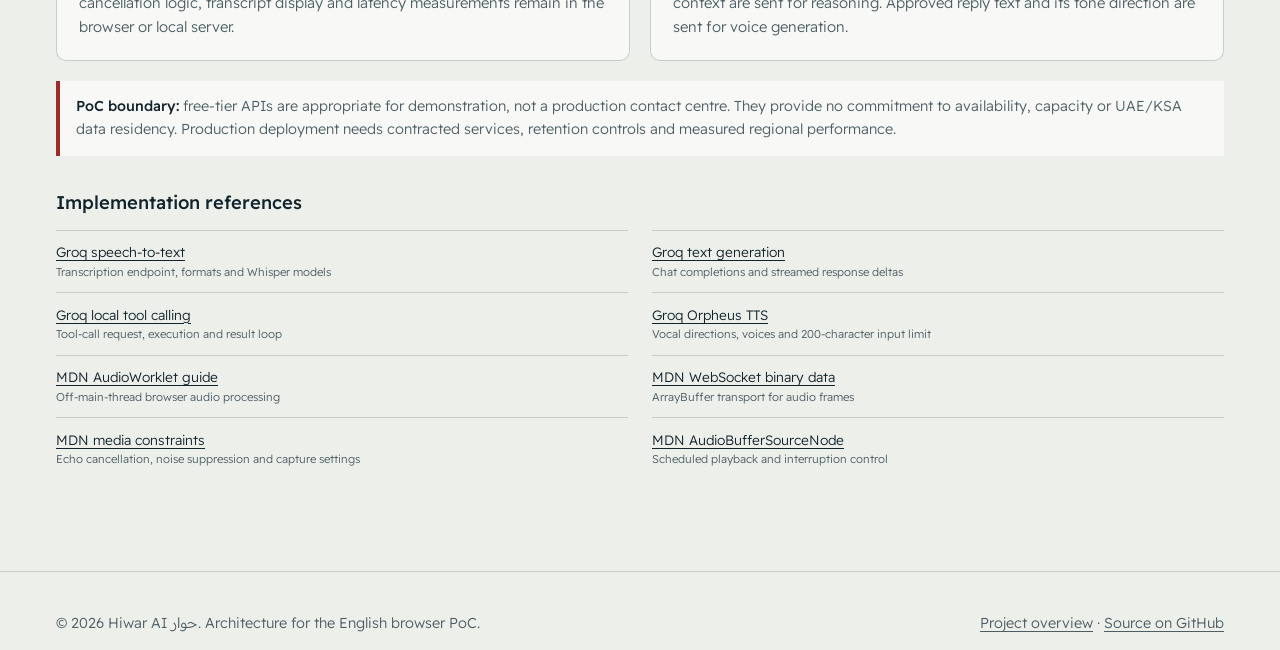
==== commit 01363e37: "Expand voice PoC engineering architecture" ====
--- a/docs/architecture.html
+++ b/docs/architecture.html
@@ -3,15 +3,15 @@
 <head>
 <meta charset="utf-8">
 <meta name="viewport" content="width=device-width, initial-scale=1">
-<title>English Voice PoC Architecture | Hiwar AI</title>
-<meta name="description" content="Architecture for Hiwar AI's browser-based English conversational voice proof of concept: realtime turn-taking, barge-in, business tools and expressive speech.">
+<title>English Voice PoC Engineering Architecture | Hiwar AI</title>
+<meta name="description" content="Engineer-facing architecture for Hiwar AI's browser-based English voice proof of concept: media transport, session state, barge-in, tools, expressive speech, failure handling and observability.">
 <link rel="canonical" href="https://elephantclock.github.io/hiwar-ai/architecture.html">
 <meta name="theme-color" content="#EDEFEA">
 
 <meta property="og:type" content="website">
 <meta property="og:site_name" content="Hiwar AI">
-<meta property="og:title" content="Hiwar AI: English Voice PoC Architecture">
-<meta property="og:description" content="A browser-based call-centre agent with realtime turn-taking, barge-in, tools and expressive speech.">
+<meta property="og:title" content="Hiwar AI: English Voice PoC Engineering Architecture">
+<meta property="og:description" content="A build-ready technical design for a browser call-centre agent with realtime turn-taking, barge-in, tools and expressive speech.">
 <meta property="og:url" content="https://elephantclock.github.io/hiwar-ai/architecture.html">
 
 <link rel="icon" href="data:image/svg+xml,%3Csvg xmlns='http://www.w3.org/2000/svg' viewBox='0 0 32 32'%3E%3Crect width='32' height='32' rx='7' fill='%2312232B'/%3E%3Ctext x='16' y='22' font-size='17' text-anchor='middle' fill='%23EDEFEA' font-family='sans-serif'%3E%D8%AD%3C/text%3E%3C/svg%3E">
@@ -111,6 +111,13 @@
     border: 1px solid var(--rule); background: var(--paper); border-radius: 99px;
     padding: 0.35rem 0.75rem; font-size: 0.84rem; font-weight: 400;
   }
+  .toc {
+    margin-top: 2.4rem; border-top: 1px solid var(--rule); padding-top: 1.1rem;
+  }
+  .toc h2 { margin: 0 0 0.65rem; font-size: 0.78rem; text-transform: uppercase; letter-spacing: 0.1em; font-weight: 600; color: var(--muted); }
+  .toc ol { display: grid; grid-template-columns: repeat(4, 1fr); gap: 0.4rem 1.25rem; margin: 0; padding-left: 1.2rem; font-size: 0.85rem; }
+  .toc a { text-decoration: none; }
+  .toc a:hover { text-decoration: underline; }
 
   section { padding-block: clamp(3.5rem, 8vw, 6.5rem); }
   .sign {
@@ -234,6 +241,108 @@
   .timeline code { color: var(--blue); overflow-wrap: anywhere; }
   .owner { color: var(--muted); font-size: 0.82rem; text-align: right; }
 
+  /* Engineering specification */
+  .decision-grid, .component-grid, .contract-grid, .metric-grid {
+    display: grid; grid-template-columns: repeat(2, minmax(0, 1fr)); gap: 1.1rem;
+  }
+  .decision, .component, .contract, .metric {
+    min-width: 0; background: var(--paper); border: 1px solid var(--rule); border-radius: 10px; padding: 1.2rem;
+  }
+  .decision h3, .component h3, .contract h3, .metric h3 {
+    margin: 0 0 0.45rem; font-size: 1.05rem; line-height: 1.3; font-weight: 500;
+  }
+  .decision p, .component p, .contract p, .metric p { margin: 0; color: var(--muted); font-size: 0.88rem; }
+  .decision .label, .component .label {
+    display: block; margin-bottom: 0.55rem; color: var(--blue); font-size: 0.72rem;
+    text-transform: uppercase; letter-spacing: 0.08em; font-weight: 600;
+  }
+  .decision strong { color: var(--ink); }
+  .note-box {
+    margin: 1.25rem 0 0; padding: 1rem 1.1rem; border-left: 4px solid var(--blue);
+    background: var(--paper); color: var(--muted); font-size: 0.9rem;
+  }
+  .note-box strong { color: var(--ink); }
+
+  .state-machine {
+    display: flex; align-items: stretch; gap: 0.5rem; overflow-x: auto; padding: 0.25rem 0 0.85rem;
+    scrollbar-width: thin;
+  }
+  .state {
+    flex: 0 0 8.5rem; display: flex; flex-direction: column; border: 1px solid var(--rule);
+    border-top: 4px solid var(--state-color, var(--blue)); border-radius: 8px; background: var(--paper); padding: 0.8rem;
+  }
+  .state.capture { --state-color: var(--blue); }
+  .state.compute { --state-color: var(--gold); }
+  .state.action { --state-color: var(--green); }
+  .state.output { --state-color: var(--red); }
+  .state h3 { margin: 0; font-size: 0.82rem; line-height: 1.25; font-weight: 600; }
+  .state p { margin: 0.35rem 0 0; color: var(--muted); font-size: 0.72rem; line-height: 1.4; }
+  .state-arrow { flex: 0 0 1rem; display: grid; place-items: center; color: var(--muted); }
+  .state-arrow::after { content: "→"; }
+  .interrupt {
+    margin-top: 1rem; border: 1px dashed var(--red); border-radius: 8px; padding: 0.9rem 1rem;
+    display: grid; grid-template-columns: auto 1fr; gap: 0.8rem; align-items: start;
+  }
+  .interrupt strong { color: var(--red); font-size: 0.82rem; }
+  .interrupt p { margin: 0; color: var(--muted); font-size: 0.84rem; }
+
+  .table-wrap { overflow-x: auto; border: 1px solid var(--rule); border-radius: 10px; background: var(--paper); }
+  table { width: 100%; border-collapse: collapse; min-width: 42rem; font-size: 0.84rem; }
+  th, td { padding: 0.8rem 0.9rem; text-align: left; vertical-align: top; border-bottom: 1px solid var(--rule); }
+  th { color: var(--muted); font-size: 0.72rem; text-transform: uppercase; letter-spacing: 0.07em; font-weight: 600; }
+  tr:last-child td { border-bottom: 0; }
+  td code { color: var(--blue); overflow-wrap: anywhere; }
+
+  .code-block, .sequence, .repo-tree {
+    margin: 0; padding: 1rem 1.1rem; background: #0B171C; color: #D8E1DE; border-radius: 9px;
+    overflow-x: auto; font: 0.78rem/1.6 ui-monospace, SFMono-Regular, Menlo, Consolas, monospace;
+    white-space: pre; tab-size: 2;
+  }
+  .contract-grid { margin-top: 1.1rem; }
+  .contract .code-block { margin-top: 0.8rem; }
+  .contract .direction { color: var(--red); font-size: 0.75rem; font-weight: 600; }
+
+  .pipeline {
+    display: grid; grid-template-columns: repeat(3, minmax(0, 1fr)); gap: 1.1rem;
+  }
+  .pipeline article { border-top: 3px solid var(--pipeline-color); padding-top: 0.85rem; }
+  .pipeline article:nth-child(1) { --pipeline-color: var(--blue); }
+  .pipeline article:nth-child(2) { --pipeline-color: var(--green); }
+  .pipeline article:nth-child(3) { --pipeline-color: var(--gold); }
+  .pipeline h3 { margin: 0 0 0.4rem; font-size: 1.05rem; font-weight: 500; }
+  .pipeline ul, .component ul { margin: 0; padding-left: 1.05rem; color: var(--muted); font-size: 0.86rem; }
+  .pipeline li + li, .component li + li { margin-top: 0.35rem; }
+  .config {
+    margin-top: 1.25rem; display: grid; grid-template-columns: repeat(4, minmax(0, 1fr));
+    border: 1px solid var(--rule); border-radius: 9px; overflow: hidden;
+  }
+  .config div { padding: 0.85rem; background: var(--paper); border-right: 1px solid var(--rule); }
+  .config div:last-child { border-right: 0; }
+  .config dt { color: var(--muted); font-size: 0.68rem; text-transform: uppercase; letter-spacing: 0.06em; }
+  .config dd { margin: 0.2rem 0 0; font-size: 0.82rem; font-weight: 500; }
+
+  .component-grid { grid-template-columns: repeat(3, minmax(0, 1fr)); }
+  .component { border-top: 4px solid var(--green); }
+  .component code { color: var(--blue); }
+  .sequence { margin-top: 1.25rem; }
+
+  .tone-map { display: grid; grid-template-columns: repeat(5, 1fr); margin-top: 1rem; border: 1px solid var(--rule); border-radius: 9px; overflow: hidden; }
+  .tone-map div { padding: 0.85rem; background: var(--paper); border-right: 1px solid var(--rule); }
+  .tone-map div:last-child { border-right: 0; }
+  .tone-map strong { display: block; font-size: 0.8rem; }
+  .tone-map span { display: block; color: var(--muted); font-size: 0.72rem; margin-top: 0.25rem; }
+
+  .metric-grid { grid-template-columns: repeat(4, minmax(0, 1fr)); }
+  .metric strong { display: block; color: var(--red); font-size: 1.15rem; font-weight: 500; margin-bottom: 0.25rem; }
+  .metric code { color: var(--ink); }
+  .two-col { display: grid; grid-template-columns: 1fr 1fr; gap: 1.25rem; }
+  .subhead { margin: 0 0 0.8rem; font-size: 1.15rem; font-weight: 500; }
+  .checklist { margin: 0; padding-left: 1.15rem; color: var(--muted); font-size: 0.88rem; }
+  .checklist li + li { margin-top: 0.45rem; }
+  .references { margin: 0; padding: 0; list-style: none; display: grid; grid-template-columns: repeat(2, 1fr); gap: 0.7rem 1.5rem; }
+  .references li { border-top: 1px solid var(--rule); padding-top: 0.65rem; font-size: 0.85rem; }
+  .references small { display: block; color: var(--muted); }
+
   /* Boundaries */
   .boundaries { display: grid; grid-template-columns: 1fr 1fr; gap: 1.25rem; }
   .boundary {
@@ -261,15 +370,24 @@
     .return-path { margin: 1.25rem 0 0; }
     .branch { grid-template-columns: 1fr; }
     .branch-line, .toolbox { grid-column: 1; }
+    .component-grid { grid-template-columns: repeat(2, minmax(0, 1fr)); }
+    .metric-grid { grid-template-columns: repeat(2, minmax(0, 1fr)); }
+    .tone-map { grid-template-columns: 1fr 1fr; }
+    .tone-map div { border-bottom: 1px solid var(--rule); }
   }
 
   @media (max-width: 760px) {
     .sign { grid-template-columns: 1fr; }
     .sign p { text-align: left; }
-    .loops, .boundaries { grid-template-columns: 1fr; }
+    .loops, .boundaries, .decision-grid, .component-grid, .contract-grid, .metric-grid, .pipeline, .two-col { grid-template-columns: 1fr; }
     .tools { grid-template-columns: 1fr; }
     .timeline li { grid-template-columns: 2.5rem 1fr; }
     .owner { grid-column: 2; text-align: left; }
+    .toc ol { grid-template-columns: 1fr 1fr; }
+    .config { grid-template-columns: 1fr 1fr; }
+    .config div { border-bottom: 1px solid var(--rule); }
+    .tone-map, .references { grid-template-columns: 1fr; }
+    .tone-map div { border-right: 0; }
   }
 
   @media (prefers-reduced-motion: reduce) { html { scroll-behavior: auto; } }
@@ -291,19 +409,37 @@
 
 <main id="content">
   <section class="hero wrap" aria-labelledby="page-title">
-    <p class="eyebrow">Browser proof of concept</p>
-    <h1 id="page-title">A call-centre conversation, without the phone line.</h1>
-    <p class="lede">This architecture turns a browser tab into an English voice call: the customer speaks naturally, the agent listens, reasons, uses business tools and answers with an appropriate emotional tone. The PoC uses free-tier hosted models and keeps all credentials on the server.</p>
+    <p class="eyebrow">Engineering reference · browser PoC</p>
+    <h1 id="page-title">Build the browser voice agent.</h1>
+    <p class="lede">A build-ready technical architecture for an English call-centre simulation: browser media capture, WebSocket transport, utterance endpointing, hosted speech and reasoning adapters, local business tools, expressive synthesis, cancellation, failure handling and measurable latency.</p>
     <ul class="scope" aria-label="Proof of concept capabilities">
-      <li>Realtime turn-taking</li>
+      <li>Realtime turn-based</li>
       <li>Barge-in</li>
       <li>Expressive speech</li>
       <li>Mock CRM tools</li>
       <li>Live transcript</li>
+      <li>Server-held credentials</li>
     </ul>
-  </section>
-
-  <section class="wrap" aria-labelledby="system-title">
+    <nav class="toc" aria-label="Technical architecture sections">
+      <h2>On this page</h2>
+      <ol>
+        <li><a href="#system">System topology</a></li>
+        <li><a href="#realtime">Realtime loops</a></li>
+        <li><a href="#state">Session state</a></li>
+        <li><a href="#protocol">Wire protocol</a></li>
+        <li><a href="#media">Media pipeline</a></li>
+        <li><a href="#runtime">Backend runtime</a></li>
+        <li><a href="#providers">Model adapters</a></li>
+        <li><a href="#tools">Agent and tools</a></li>
+        <li><a href="#sequence">Turn sequence</a></li>
+        <li><a href="#reliability">Reliability</a></li>
+        <li><a href="#delivery">Code and testing</a></li>
+        <li><a href="#boundary">Boundaries</a></li>
+      </ol>
+    </nav>
+  </section>
+
+  <section id="system" class="wrap" aria-labelledby="system-title">
     <div class="sign">
       <h2 id="system-title">System architecture</h2>
       <p>Audio in → action → expressive audio out</p>
@@ -403,9 +539,32 @@
         <li class="logic">Business logic</li>
       </ul>
     </div>
-  </section>
-
-  <section class="dark" aria-labelledby="realtime-title">
+
+    <div class="decision-grid" style="margin-top: 1.25rem">
+      <article class="decision">
+        <span class="label">Decision 01 · interaction model</span>
+        <h3>Realtime turn-based, not native full duplex</h3>
+        <p>The browser captures continuously, but the selected Whisper endpoint receives a completed utterance file. Fast endpointing, streamed agent text, sentence-level synthesis and immediate cancellation create the call-like experience.</p>
+      </article>
+      <article class="decision">
+        <span class="label">Decision 02 · trust boundary</span>
+        <h3>All provider access goes through the server</h3>
+        <p>The browser never receives a Groq key. It holds only a short-lived Hiwar session token and communicates with the same-origin gateway over one WebSocket.</p>
+      </article>
+      <article class="decision">
+        <span class="label">Decision 03 · provider isolation</span>
+        <h3>Speech, reasoning and voice are adapters</h3>
+        <p>Application interfaces isolate Groq-specific payloads. Local Whisper, a different chat model or local TTS can replace a provider without changing the browser protocol or session state machine.</p>
+      </article>
+      <article class="decision">
+        <span class="label">Decision 04 · PoC persistence</span>
+        <h3>Session memory only; no raw audio retained</h3>
+        <p>Conversation state lives in one backend process and disappears when the call ends. Structured latency events may be logged; raw audio and transcripts are off by default.</p>
+      </article>
+    </div>
+  </section>
+
+  <section id="realtime" class="dark" aria-labelledby="realtime-title">
     <div class="wrap">
       <div class="sign">
         <h2 id="realtime-title">What makes it feel realtime</h2>
@@ -440,7 +599,236 @@
     </div>
   </section>
 
-  <section class="wrap" aria-labelledby="turn-title">
+  <section id="state" class="wrap" aria-labelledby="state-title">
+    <div class="sign">
+      <h2 id="state-title">Session state and cancellation</h2>
+      <p>One actor owns each connected browser call</p>
+    </div>
+    <div class="state-machine" aria-label="Session state progression">
+      <article class="state capture"><h3>LISTENING</h3><p>Accept PCM frames; maintain VAD pre-roll.</p></article>
+      <span class="state-arrow" aria-hidden="true"></span>
+      <article class="state capture"><h3>ENDPOINTING</h3><p>Silence closes and freezes one utterance.</p></article>
+      <span class="state-arrow" aria-hidden="true"></span>
+      <article class="state compute"><h3>TRANSCRIBING</h3><p>Encode an in-memory WAV and call STT.</p></article>
+      <span class="state-arrow" aria-hidden="true"></span>
+      <article class="state compute"><h3>THINKING</h3><p>Run agent loop against transcript and history.</p></article>
+      <span class="state-arrow" aria-hidden="true"></span>
+      <article class="state action"><h3>TOOL_RUNNING</h3><p>Validate and execute allow-listed functions.</p></article>
+      <span class="state-arrow" aria-hidden="true"></span>
+      <article class="state output"><h3>SYNTHESIZING</h3><p>Convert safe sentence chunks into WAV.</p></article>
+      <span class="state-arrow" aria-hidden="true"></span>
+      <article class="state output"><h3>SPEAKING</h3><p>Browser drains its scheduled playback queue.</p></article>
+    </div>
+    <div class="interrupt">
+      <strong>Interrupt edge</strong>
+      <p>Caller speech during <code>THINKING</code>, <code>SYNTHESIZING</code> or <code>SPEAKING</code> increments <code>turn_epoch</code>, cancels provider tasks, clears scheduled audio and returns the session to <code>LISTENING</code>. Every outbound event carries its epoch; browser and server both discard stale epochs.</p>
+    </div>
+    <p class="note-box"><strong>Concurrency invariant:</strong> exactly one turn epoch may emit transcript, text or audio events. Cancellation is correctness logic—not a UI enhancement. Provider calls that cannot be cancelled may finish in the background, but their output is ignored.</p>
+  </section>
+
+  <section id="protocol" class="wrap" aria-labelledby="protocol-title">
+    <div class="sign">
+      <h2 id="protocol-title">Application and wire protocol</h2>
+      <p>Versioned JSON control events plus binary audio</p>
+    </div>
+
+    <div class="table-wrap">
+      <table>
+        <thead><tr><th>Interface</th><th>Purpose</th><th>Contract</th></tr></thead>
+        <tbody>
+          <tr><td><code>POST /api/v1/sessions</code></td><td>Create an in-memory call session.</td><td>Returns <code>session_id</code>, expiring <code>session_token</code>, <code>ws_url</code> and negotiated audio format.</td></tr>
+          <tr><td><code>WS /api/v1/sessions/{id}/stream</code></td><td>Bidirectional control and media.</td><td>Text frames are versioned JSON events. Binary frames carry PCM input or WAV output announced by the preceding JSON event.</td></tr>
+          <tr><td><code>DELETE /api/v1/sessions/{id}</code></td><td>Close a call deterministically.</td><td>Cancels tasks, releases buffers and emits the final summary before deletion when available.</td></tr>
+          <tr><td><code>GET /healthz</code></td><td>Process liveness.</td><td>No provider call; returns immediately when the event loop is alive.</td></tr>
+          <tr><td><code>GET /readyz</code></td><td>Deployment readiness.</td><td>Validates configuration and tool registry; provider reachability is reported separately, not placed on every health check.</td></tr>
+        </tbody>
+      </table>
+    </div>
+
+    <div class="contract-grid">
+      <article class="contract">
+        <span class="direction">CLIENT → SERVER</span>
+        <h3>Start an input turn</h3>
+        <p>Send this event once, then raw little-endian PCM16 frames until <code>input_audio.end</code>.</p>
+        <pre class="code-block"><code>{
+  "v": 1,
+  "type": "input_audio.start",
+  "session_id": "s_01J...",
+  "turn_id": "t_0008",
+  "turn_epoch": 8,
+  "audio": {
+    "codec": "pcm_s16le",
+    "sample_rate": 16000,
+    "channels": 1,
+    "frame_ms": 20
+  }
+}</code></pre>
+      </article>
+      <article class="contract">
+        <span class="direction">SERVER → CLIENT</span>
+        <h3>Announce an audio response</h3>
+        <p>The next WebSocket binary message contains exactly <code>bytes</code> bytes for this chunk.</p>
+        <pre class="code-block"><code>{
+  "v": 1,
+  "type": "response.audio",
+  "session_id": "s_01J...",
+  "turn_id": "t_0008",
+  "turn_epoch": 8,
+  "chunk_id": "a_0002",
+  "content_type": "audio/wav",
+  "bytes": 23112,
+  "is_final": false
+}</code></pre>
+      </article>
+    </div>
+
+    <div class="table-wrap" style="margin-top: 1.1rem">
+      <table>
+        <thead><tr><th>Direction</th><th>Event</th><th>Required behavior</th></tr></thead>
+        <tbody>
+          <tr><td>Client → server</td><td><code>session.configure</code></td><td>Voice, agent scenario and consent flags. Immutable after first audio frame except mute state.</td></tr>
+          <tr><td>Client → server</td><td><code>input_audio.start</code> / binary frames / <code>input_audio.end</code></td><td>One ordered utterance. Reject overlapping turn IDs.</td></tr>
+          <tr><td>Client → server</td><td><code>response.cancel</code></td><td>Increment epoch and acknowledge with <code>response.cancelled</code>.</td></tr>
+          <tr><td>Server → client</td><td><code>transcript.final</code></td><td>Authoritative user transcript for the conversation view.</td></tr>
+          <tr><td>Server → client</td><td><code>agent.status</code></td><td>One of <code>listening</code>, <code>thinking</code>, <code>checking</code>, <code>speaking</code> or <code>recovering</code>.</td></tr>
+          <tr><td>Server → client</td><td><code>response.text.delta</code></td><td>Live caption only; sentence assembler decides when text is safe for TTS.</td></tr>
+          <tr><td>Server → client</td><td><code>response.audio</code> + binary frame</td><td>Queue only when its epoch equals the browser's active epoch.</td></tr>
+          <tr><td>Server → client</td><td><code>tool.started</code> / <code>tool.done</code></td><td>Drive “Checking your order…” UI without exposing private tool payloads.</td></tr>
+          <tr><td>Server → client</td><td><code>error</code></td><td>Stable application code, retryability and safe user-facing message; provider details remain server-side.</td></tr>
+        </tbody>
+      </table>
+    </div>
+  </section>
+
+  <section id="media" class="wrap" aria-labelledby="media-title">
+    <div class="sign">
+      <h2 id="media-title">Media pipeline</h2>
+      <p>Capture, endpoint and playback without blocking the UI</p>
+    </div>
+    <div class="pipeline">
+      <article>
+        <h3>1. Browser capture</h3>
+        <ul>
+          <li>Request mono microphone audio with echo cancellation, noise suppression and automatic gain control.</li>
+          <li>Use an <code>AudioWorklet</code>, not the main thread, to collect float samples.</li>
+          <li>Resample the actual device rate—commonly 48 kHz—to 16 kHz mono PCM16.</li>
+          <li>Batch 20 ms frames: 320 samples or 640 bytes per WebSocket binary message.</li>
+        </ul>
+      </article>
+      <article>
+        <h3>2. Endpointing</h3>
+        <ul>
+          <li>Run lightweight VAD locally so playback can stop without a network round trip.</li>
+          <li>Keep roughly 200 ms of pre-roll to avoid clipping initial consonants.</li>
+          <li>Start after sustained speech; close after configurable silence rather than a fixed recording button.</li>
+          <li>Cap an utterance at 30 seconds and reject empty or near-silent turns.</li>
+        </ul>
+      </article>
+      <article>
+        <h3>3. Output playback</h3>
+        <ul>
+          <li>Decode returned WAV chunks and schedule them against <code>AudioContext.currentTime</code>.</li>
+          <li>Hold every active <code>AudioBufferSourceNode</code> so barge-in can call <code>stop()</code>.</li>
+          <li>Maintain a small queue, never an unbounded buffer; drop stale epochs before decode.</li>
+          <li>Pause capture-derived VAD calibration while output begins, but continue detecting real caller speech.</li>
+        </ul>
+      </article>
+    </div>
+    <dl class="config">
+      <div><dt>Input format</dt><dd>PCM16 · 16 kHz · mono</dd></div>
+      <div><dt>Frame size</dt><dd>20 ms · 640 bytes</dd></div>
+      <div><dt>Endpoint silence</dt><dd>450 ms starting default</dd></div>
+      <div><dt>Max utterance</dt><dd>30 seconds</dd></div>
+    </dl>
+    <p class="note-box"><strong>Echo safeguard:</strong> browser echo cancellation is requested, not guaranteed. Require a short run of confident speech before interrupting, test speakers and headphones separately, and expose the effective track settings in the debug panel.</p>
+  </section>
+
+  <section id="runtime" class="wrap" aria-labelledby="runtime-title">
+    <div class="sign">
+      <h2 id="runtime-title">Backend runtime</h2>
+      <p>FastAPI reference decomposition</p>
+    </div>
+    <div class="component-grid">
+      <article class="component"><span class="label">Connection boundary</span><h3>Session API</h3><p>Creates sessions, verifies short-lived tokens and upgrades the stream route to WebSocket. It never contains model logic.</p></article>
+      <article class="component"><span class="label">Per-call owner</span><h3><code>SessionActor</code></h3><p>Owns state, history, turn epoch, task group, buffers and the single serialized outbound queue.</p></article>
+      <article class="component"><span class="label">Media ingress</span><h3><code>AudioIngress</code></h3><p>Checks frame order and size, maintains pre-roll, creates an in-memory WAV and emits a closed utterance.</p></article>
+      <article class="component"><span class="label">Orchestration</span><h3><code>TurnCoordinator</code></h3><p>Runs STT → agent/tool loop → sentence chunker → TTS while enforcing cancellation and time budgets.</p></article>
+      <article class="component"><span class="label">Business boundary</span><h3><code>ToolRegistry</code></h3><p>Allow-lists functions, validates arguments and results, applies timeouts and separates reads from confirmed writes.</p></article>
+      <article class="component"><span class="label">External boundary</span><h3>Provider adapters</h3><p>Implement stable <code>transcribe()</code>, <code>stream_reply()</code> and <code>synthesize()</code> interfaces around hosted APIs.</p></article>
+      <article class="component"><span class="label">Output safety</span><h3><code>SentenceAssembler</code></h3><p>Builds speakable chunks under 200 characters without splitting amounts, identifiers or abbreviations.</p></article>
+      <article class="component"><span class="label">Telemetry</span><h3><code>EventSink</code></h3><p>Emits structured stage timings and counters keyed by session and turn, excluding raw audio by default.</p></article>
+      <article class="component"><span class="label">Demo data</span><h3><code>MockCRM</code></h3><p>Deterministic local order fixtures make tool results repeatable for tests and demonstrations.</p></article>
+    </div>
+    <p class="note-box"><strong>Backpressure:</strong> cap each session's inbound frame queue. When the queue is full, close the socket with an application-specific code instead of accumulating latency. All server writes pass through one outbound task to preserve JSON/binary ordering.</p>
+  </section>
+
+  <section id="providers" class="wrap" aria-labelledby="providers-title">
+    <div class="sign">
+      <h2 id="providers-title">Model adapter contracts</h2>
+      <p>Hosted implementations behind application-owned interfaces</p>
+    </div>
+    <div class="table-wrap">
+      <table>
+        <thead><tr><th>Adapter</th><th>Hosted request</th><th>Input</th><th>Output and handling</th></tr></thead>
+        <tbody>
+          <tr><td><code>SpeechRecognizer</code></td><td><code>POST /openai/v1/audio/transcriptions</code><br><code>whisper-large-v3-turbo</code></td><td>In-memory WAV, <code>language=en</code>, domain spelling prompt.</td><td>Final transcript. Apply a hard timeout; do not append to history until successful.</td></tr>
+          <tr><td><code>ConversationModel</code></td><td><code>POST /openai/v1/chat/completions</code><br>model from <code>GROQ_CHAT_MODEL</code></td><td>System policy, compact history, user transcript and local tool schemas.</td><td>Tool calls or streamed text deltas. Pin a tested model in configuration rather than hard-coding a free-tier catalog entry.</td></tr>
+          <tr><td><code>VoiceSynthesizer</code></td><td><code>POST /openai/v1/audio/speech</code><br><code>canopylabs/orpheus-v1-english</code></td><td>Approved tone direction plus a sentence chunk under 200 characters.</td><td>WAV bytes. One bounded TTS task at a time per session; prefetch at most the next sentence.</td></tr>
+        </tbody>
+      </table>
+    </div>
+    <div class="tone-map" aria-label="Allowed call-centre tone mapping">
+      <div><strong>neutral_warm</strong><span>Default enquiry</span></div>
+      <div><strong>patient</strong><span>Confusion or repetition</span></div>
+      <div><strong>calm_apologetic</strong><span>Delay or frustration</span></div>
+      <div><strong>gently_upbeat</strong><span>Successful resolution</span></div>
+      <div><strong>clear_confident</strong><span>Policy or next steps</span></div>
+    </div>
+    <p class="note-box"><strong>Tone ownership:</strong> the model may recommend a tone, but server policy maps it onto this closed enum and approved Orpheus directions. Never pass arbitrary caller text into a vocal-direction tag.</p>
+  </section>
+
+  <section id="tools" class="wrap" aria-labelledby="tools-title">
+    <div class="sign">
+      <h2 id="tools-title">Agent, tools and prompt boundary</h2>
+      <p>The model proposes; application code authorizes and executes</p>
+    </div>
+    <div class="two-col">
+      <div>
+        <h3 class="subhead">Agent loop</h3>
+        <ol class="checklist">
+          <li>Send the transcript, compact conversation history and JSON schemas for allowed tools.</li>
+          <li>If the model returns <code>tool_calls</code>, parse arguments as untrusted input and validate them against the tool schema.</li>
+          <li>Execute the local function with a per-tool timeout and an idempotency key derived from session, turn and call ID.</li>
+          <li>Append the bounded tool result using the matching <code>tool_call_id</code>, then ask the model for the caller-facing answer.</li>
+          <li>Stop after two tool iterations; return a controlled escalation message rather than looping indefinitely.</li>
+        </ol>
+      </div>
+      <div>
+        <h3 class="subhead">Voice prompt contract</h3>
+        <ul class="checklist">
+          <li>Speak in short, natural sentences; never read JSON, URLs or internal status names aloud.</li>
+          <li>Acknowledge before slow tools: “Let me check that for you.”</li>
+          <li>Never claim an action succeeded until its tool result confirms success.</li>
+          <li>Ask for one missing field at a time; repeat sensitive identifiers back only when necessary.</li>
+          <li>Remain calm and respectful; do not mirror anger, sarcasm or abusive language.</li>
+        </ul>
+      </div>
+    </div>
+    <pre class="code-block" style="margin-top: 1.25rem"><code>lookup_order({
+  order_id: string,              // pattern: ^ORD-[0-9]{6}$
+  postal_code_last4?: string     // optional demo verification
+}) -&gt; {
+  status: "processing" | "shipped" | "delayed" | "delivered",
+  estimated_delivery: string | null,
+  carrier: string | null,
+  can_escalate: boolean
+}
+
+create_support_case(...) is a write action:
+require explicit caller confirmation before execution.</code></pre>
+  </section>
+
+  <section id="sequence" class="wrap" aria-labelledby="turn-title">
     <div class="sign">
       <h2 id="turn-title">One customer turn</h2>
       <p>The event sequence behind a natural reply</p>
@@ -471,9 +859,157 @@
         <span class="owner">Browser + gateway</span>
       </li>
     </ol>
-  </section>
-
-  <section class="wrap" aria-labelledby="boundary-title">
+    <pre class="sequence" aria-label="Detailed sequence diagram"><code>Browser          SessionActor       Whisper          Agent / Tool       Orpheus
+   |                  |                 |                  |                  |
+   |-- PCM frames ---&gt;|                 |                  |                  |
+   |-- input.end ----&gt;|                 |                  |                  |
+   |                  |-- WAV upload --&gt;|                  |                  |
+   |                  |&lt;-- transcript --|                  |                  |
+   |&lt; transcript.final|                 |                  |                  |
+   |                  |---------------- chat + tools -----&gt;|                  |
+   |&lt; agent.status: checking ------------------------------|                  |
+   |                  |&lt;------------- tool result / text --|                  |
+   |&lt; text.delta -----|                 |                  |                  |
+   |                  |-------------------------------- sentence + tone -----&gt;|
+   |                  |&lt;---------------------------------------- WAV chunk ---|
+   |&lt; audio metadata -|                 |                  |                  |
+   |&lt; WAV binary -----|                 |                  |                  |
+   |-- new speech ----&gt;|  increment epoch; cancel tasks; ignore stale output |
+   |&lt; cancelled -------|                 |                  |                  |</code></pre>
+  </section>
+
+  <section id="reliability" class="wrap" aria-labelledby="reliability-title">
+    <div class="sign">
+      <h2 id="reliability-title">Failure handling and observability</h2>
+      <p>Degrade visibly, recover safely, measure every stage</p>
+    </div>
+    <div class="table-wrap">
+      <table>
+        <thead><tr><th>Failure</th><th>Application response</th><th>Caller experience</th></tr></thead>
+        <tbody>
+          <tr><td>Microphone denied or unavailable</td><td>Do not create a session; show browser-specific remediation.</td><td>No fake connected state.</td></tr>
+          <tr><td>WebSocket interrupted</td><td>Stop capture/playback, cancel the server session and offer a fresh call. Do not replay buffered speech after reconnect.</td><td>“Connection lost—reconnect to continue.”</td></tr>
+          <tr><td>STT timeout or empty transcript</td><td>Retry once only for transient provider failure; otherwise keep history unchanged.</td><td>“I didn’t catch that. Could you say it again?”</td></tr>
+          <tr><td>Invalid tool call</td><td>Reject arguments, record a validation event and allow one model repair attempt.</td><td>No internal error details; ask a clarifying question if repair fails.</td></tr>
+          <tr><td>Tool timeout</td><td>Return a typed timeout result to the agent; never invent business data.</td><td>Explain that the system cannot be checked and offer escalation.</td></tr>
+          <tr><td>TTS failure</td><td>Cancel remaining synthesis and retain the generated text response.</td><td>Show the response as text with a “voice unavailable” status.</td></tr>
+          <tr><td>Provider rate limit</td><td>Respect <code>Retry-After</code>; trip a short circuit breaker after repeated 429s.</td><td>End or pause the demo clearly—never spin silently.</td></tr>
+          <tr><td>Late output after barge-in</td><td>Discard on epoch mismatch at both server enqueue and browser receive.</td><td>No stale sentence plays over the next turn.</td></tr>
+        </tbody>
+      </table>
+    </div>
+
+    <h3 class="subhead" style="margin-top: 1.75rem">PoC service-level targets</h3>
+    <div class="metric-grid">
+      <article class="metric"><strong>&lt; 150 ms p95</strong><h3>Barge-in to silence</h3><p><code>interrupt_to_silence_ms</code>, measured entirely in the browser.</p></article>
+      <article class="metric"><strong>&lt; 2.5 s p95</strong><h3>Speech end to first audio</h3><p><code>speech_end_to_first_audio_ms</code>; target, not a provider guarantee.</p></article>
+      <article class="metric"><strong>0 / 100</strong><h3>Stale chunks</h3><p>Forced-interruption test must play no audio from an earlier epoch.</p></article>
+      <article class="metric"><strong>≥ 90%</strong><h3>Scenario completion</h3><p>Fixed order-support evaluation reaches the expected tool outcome.</p></article>
+    </div>
+
+    <div class="two-col" style="margin-top: 1.5rem">
+      <div>
+        <h3 class="subhead">Structured event fields</h3>
+        <ul class="checklist">
+          <li><code>timestamp</code>, <code>session_id</code>, <code>turn_id</code>, <code>turn_epoch</code></li>
+          <li><code>stage</code>, <code>event</code>, <code>duration_ms</code>, <code>outcome</code></li>
+          <li><code>provider</code>, <code>model</code>, <code>request_id</code>, <code>retry_count</code></li>
+          <li>Never log API keys, binary audio or full tool payloads.</li>
+        </ul>
+      </div>
+      <div>
+        <h3 class="subhead">Stage metrics</h3>
+        <ul class="checklist">
+          <li><code>stt_latency_ms</code> and empty-transcript rate</li>
+          <li><code>llm_ttft_ms</code>, total tokens and tool iterations</li>
+          <li><code>tool_latency_ms</code> by tool and outcome</li>
+          <li><code>tts_latency_ms</code>, audio duration and cancelled chunks</li>
+        </ul>
+      </div>
+    </div>
+  </section>
+
+  <section id="delivery" class="wrap" aria-labelledby="delivery-title">
+    <div class="sign">
+      <h2 id="delivery-title">Reference code shape and verification</h2>
+      <p>Keep transport, orchestration and provider code independently testable</p>
+    </div>
+    <div class="two-col">
+      <div>
+        <h3 class="subhead">Suggested repository layout</h3>
+        <pre class="repo-tree"><code>poc/
+├── web/
+│   ├── index.html
+│   ├── call.js
+│   ├── audio-worklet.js
+│   ├── playback-queue.js
+│   └── protocol.js
+├── server/
+│   ├── app.py
+│   ├── settings.py
+│   ├── protocol.py
+│   ├── sessions.py
+│   ├── audio.py
+│   ├── turns.py
+│   ├── sentence_assembler.py
+│   ├── agent/
+│   │   ├── prompt.py
+│   │   ├── runtime.py
+│   │   └── tools.py
+│   └── providers/
+│       ├── base.py
+│       └── groq.py
+├── fixtures/
+│   └── orders.json
+└── tests/
+    ├── unit/
+    ├── integration/
+    └── scenarios/</code></pre>
+      </div>
+      <div>
+        <h3 class="subhead">Configuration contract</h3>
+        <pre class="code-block"><code>GROQ_API_KEY=server_only
+GROQ_STT_MODEL=whisper-large-v3-turbo
+GROQ_CHAT_MODEL=&lt;pinned-tested-model&gt;
+GROQ_TTS_MODEL=canopylabs/orpheus-v1-english
+GROQ_TTS_VOICE=autumn
+
+VOICE_SAMPLE_RATE=16000
+VOICE_ENDPOINT_SILENCE_MS=450
+VOICE_MAX_UTTERANCE_SECONDS=30
+VOICE_TOOL_TIMEOUT_MS=2500
+VOICE_PROVIDER_TIMEOUT_MS=10000
+VOICE_STORE_TRANSCRIPTS=false</code></pre>
+        <p class="note-box"><strong>Local browser rule:</strong> microphone capture works on secure contexts and on <code>localhost</code>. Serve the browser and API from one origin during development to avoid unnecessary CORS and credential complexity.</p>
+      </div>
+    </div>
+
+    <div class="two-col" style="margin-top: 1.5rem">
+      <div>
+        <h3 class="subhead">Automated verification</h3>
+        <ul class="checklist">
+          <li>Unit-test resampling, WAV encoding, sentence boundaries, tone mapping and epoch rejection.</li>
+          <li>Use fake provider adapters to deterministically test tool calls, timeouts and cancellation races.</li>
+          <li>Replay fixed WAV fixtures for silence, clipped speech, order numbers and background noise.</li>
+          <li>Run 100 forced barge-ins at different response stages and assert zero stale playback.</li>
+          <li>Keep golden scenario assertions on tool result and final application state—not exact model wording.</li>
+        </ul>
+      </div>
+      <div>
+        <h3 class="subhead">Implementation order</h3>
+        <ol class="checklist">
+          <li>Push-to-talk vertical slice with transcript, reply and WAV playback.</li>
+          <li>AudioWorklet capture, VAD endpointing and WebSocket protocol.</li>
+          <li>Session actor, epoch cancellation and playback queue.</li>
+          <li>Mock CRM tool loop and explicit write confirmation.</li>
+          <li>Tone controller, sentence-level TTS and live status UI.</li>
+          <li>Failure injection, telemetry and scenario evaluation.</li>
+        </ol>
+      </div>
+    </div>
+  </section>
+
+  <section id="boundary" class="wrap" aria-labelledby="boundary-title">
     <div class="sign">
       <h2 id="boundary-title">Deployment boundary</h2>
       <p>What stays local and what leaves the application</p>
@@ -489,6 +1025,18 @@
       </article>
     </div>
     <p class="caution"><strong>PoC boundary:</strong> free-tier APIs are appropriate for demonstration, not a production contact centre. They provide no commitment to availability, capacity or UAE/KSA data residency. Production deployment needs contracted services, retention controls and measured regional performance.</p>
+
+    <h3 class="subhead" style="margin-top: 2rem">Implementation references</h3>
+    <ul class="references">
+      <li><a href="https://console.groq.com/docs/speech-to-text">Groq speech-to-text</a><small>Transcription endpoint, formats and Whisper models</small></li>
+      <li><a href="https://console.groq.com/docs/text-chat">Groq text generation</a><small>Chat completions and streamed response deltas</small></li>
+      <li><a href="https://console.groq.com/docs/tool-use/local-tool-calling">Groq local tool calling</a><small>Tool-call request, execution and result loop</small></li>
+      <li><a href="https://console.groq.com/docs/text-to-speech/orpheus">Groq Orpheus TTS</a><small>Vocal directions, voices and 200-character input limit</small></li>
+      <li><a href="https://developer.mozilla.org/en-US/docs/Web/API/Web_Audio_API/Using_AudioWorklet">MDN AudioWorklet guide</a><small>Off-main-thread browser audio processing</small></li>
+      <li><a href="https://developer.mozilla.org/en-US/docs/Web/API/WebSocket/binaryType">MDN WebSocket binary data</a><small>ArrayBuffer transport for audio frames</small></li>
+      <li><a href="https://developer.mozilla.org/en-US/docs/Web/API/MediaTrackConstraints">MDN media constraints</a><small>Echo cancellation, noise suppression and capture settings</small></li>
+      <li><a href="https://developer.mozilla.org/en-US/docs/Web/API/AudioBufferSourceNode">MDN AudioBufferSourceNode</a><small>Scheduled playback and interruption control</small></li>
+    </ul>
   </section>
 </main>
 
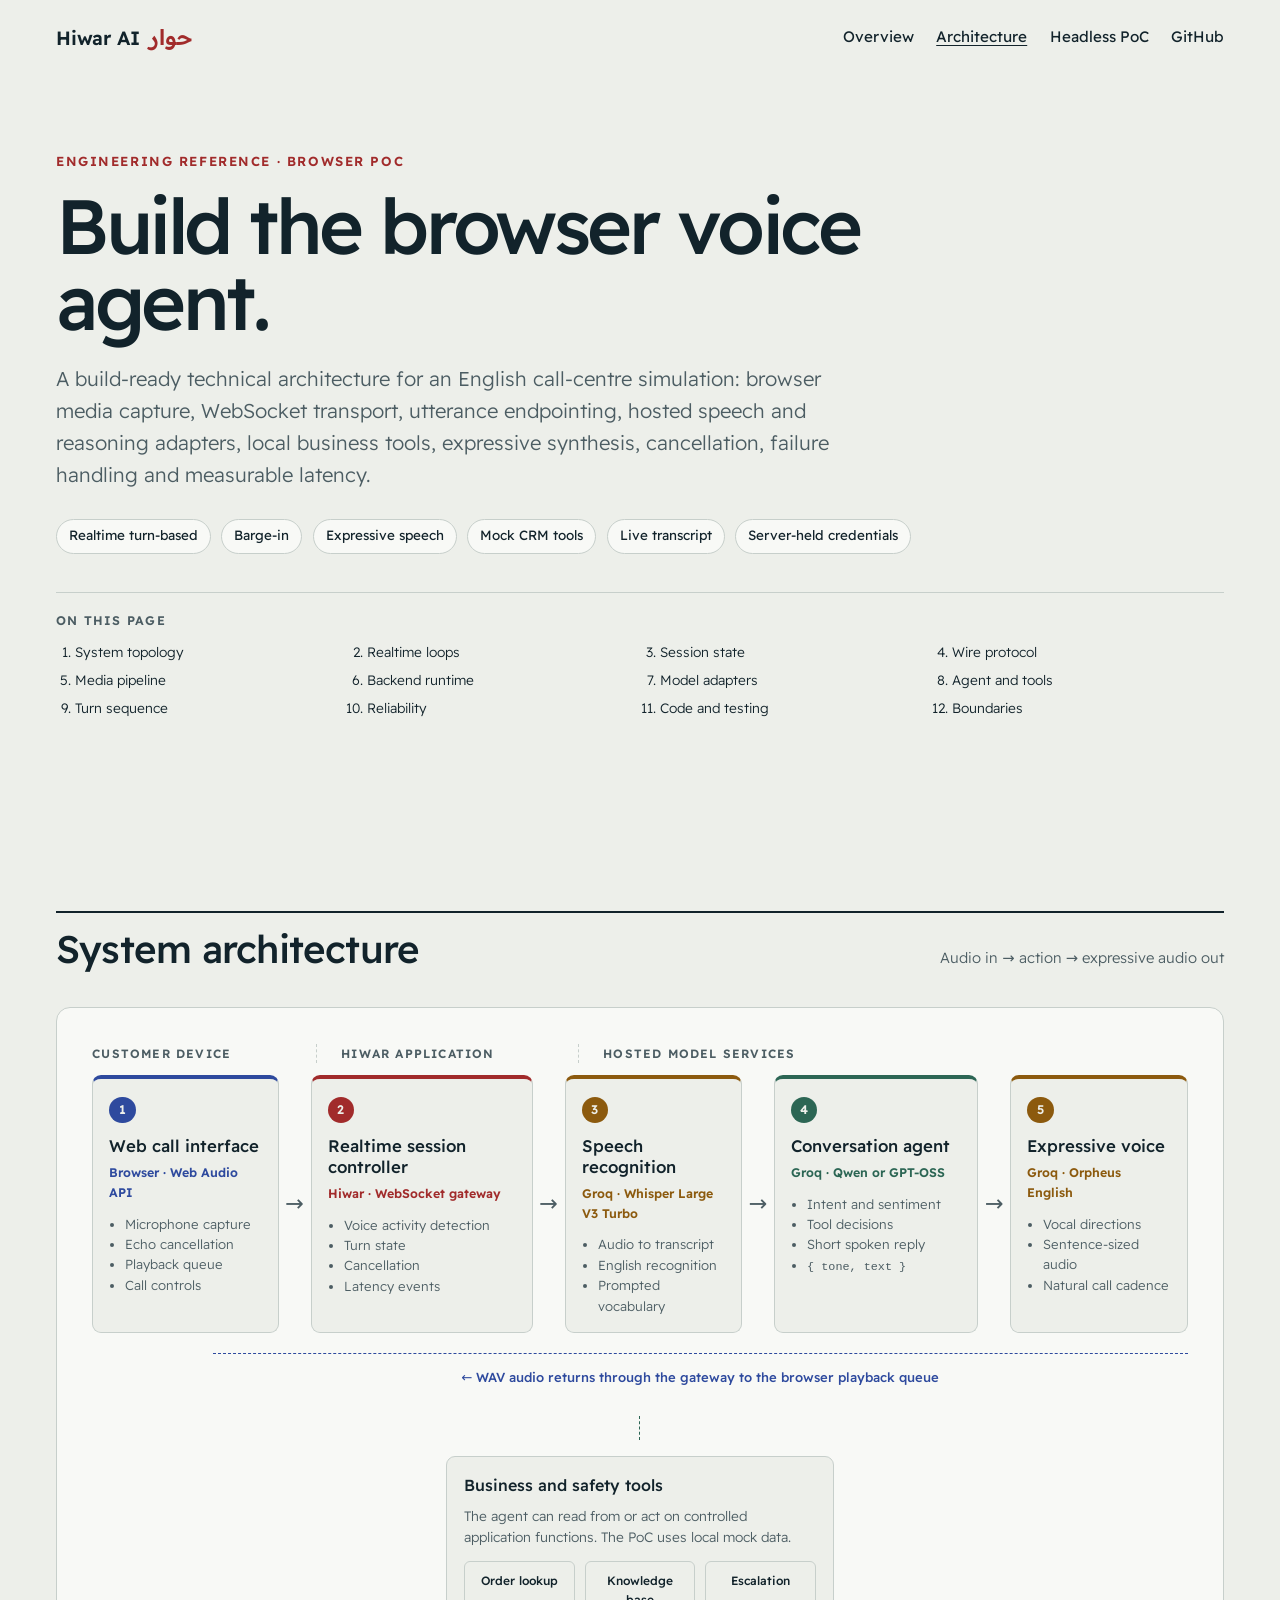
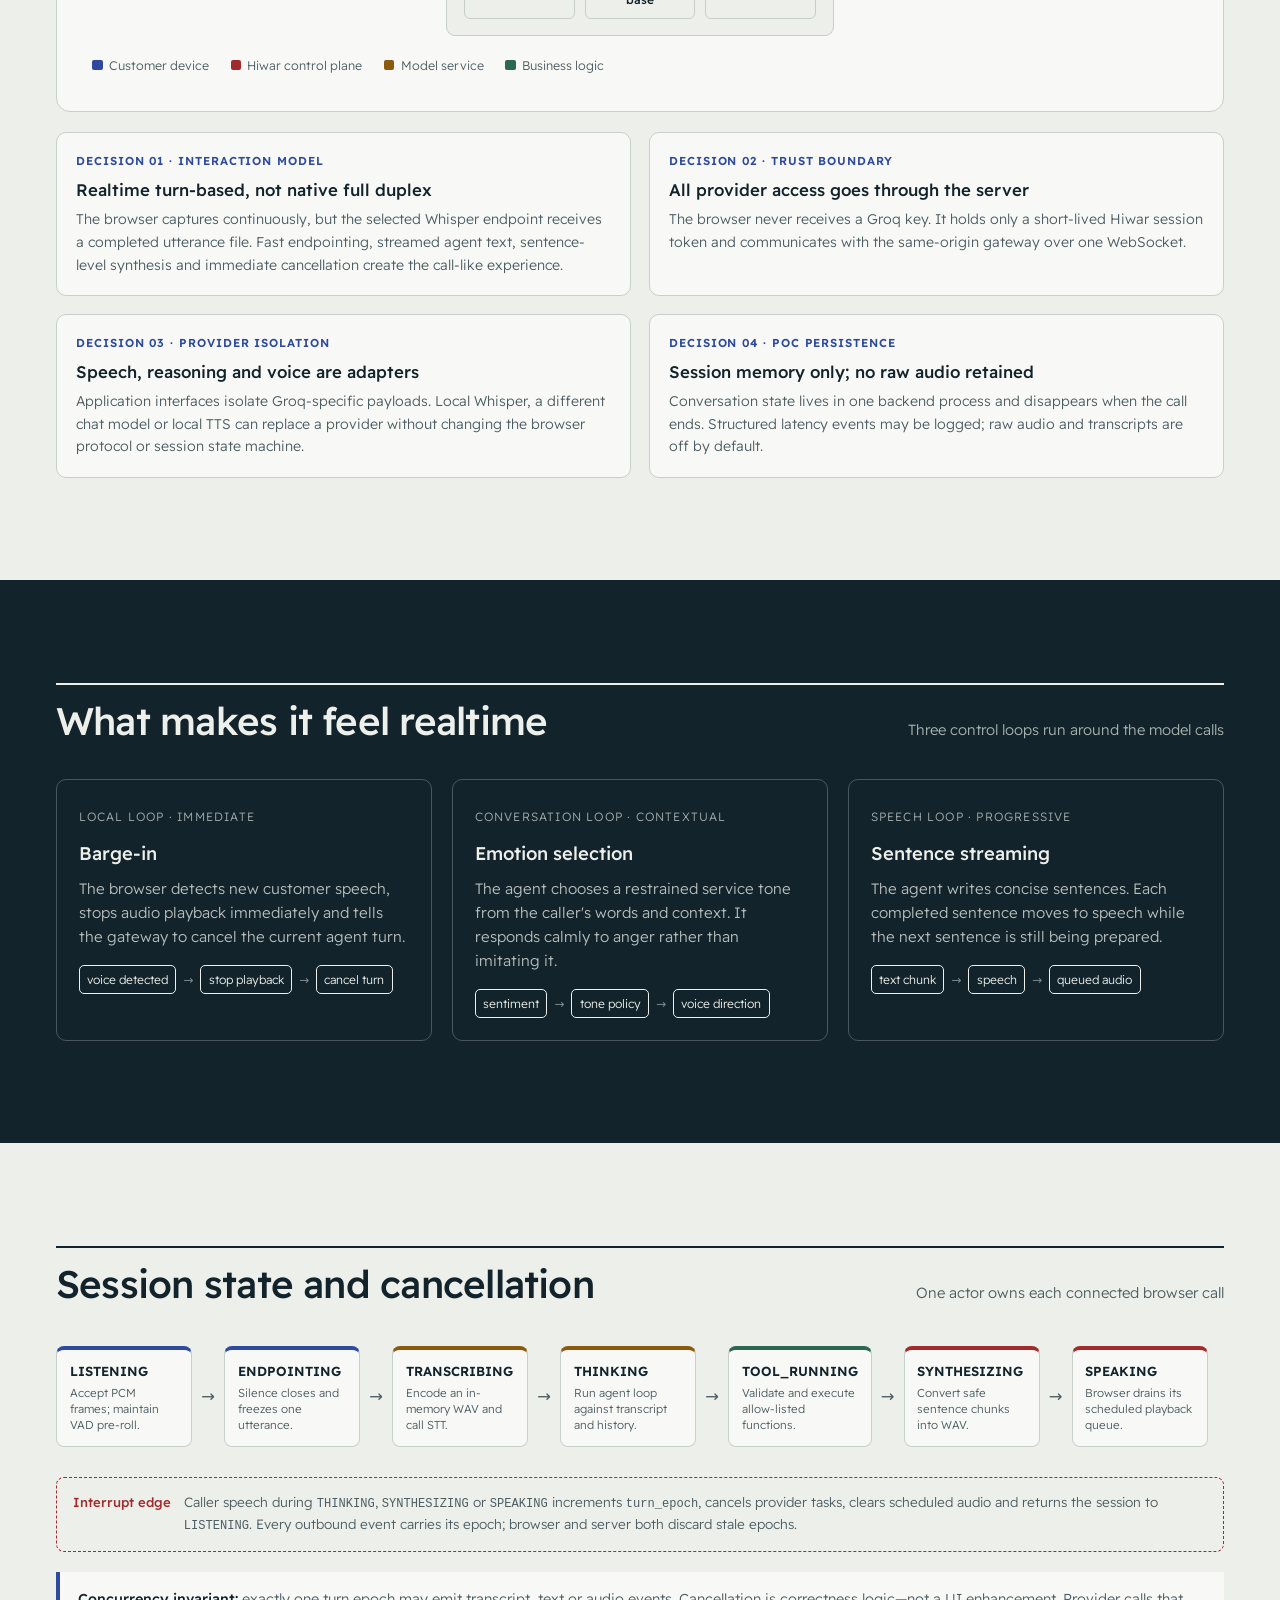
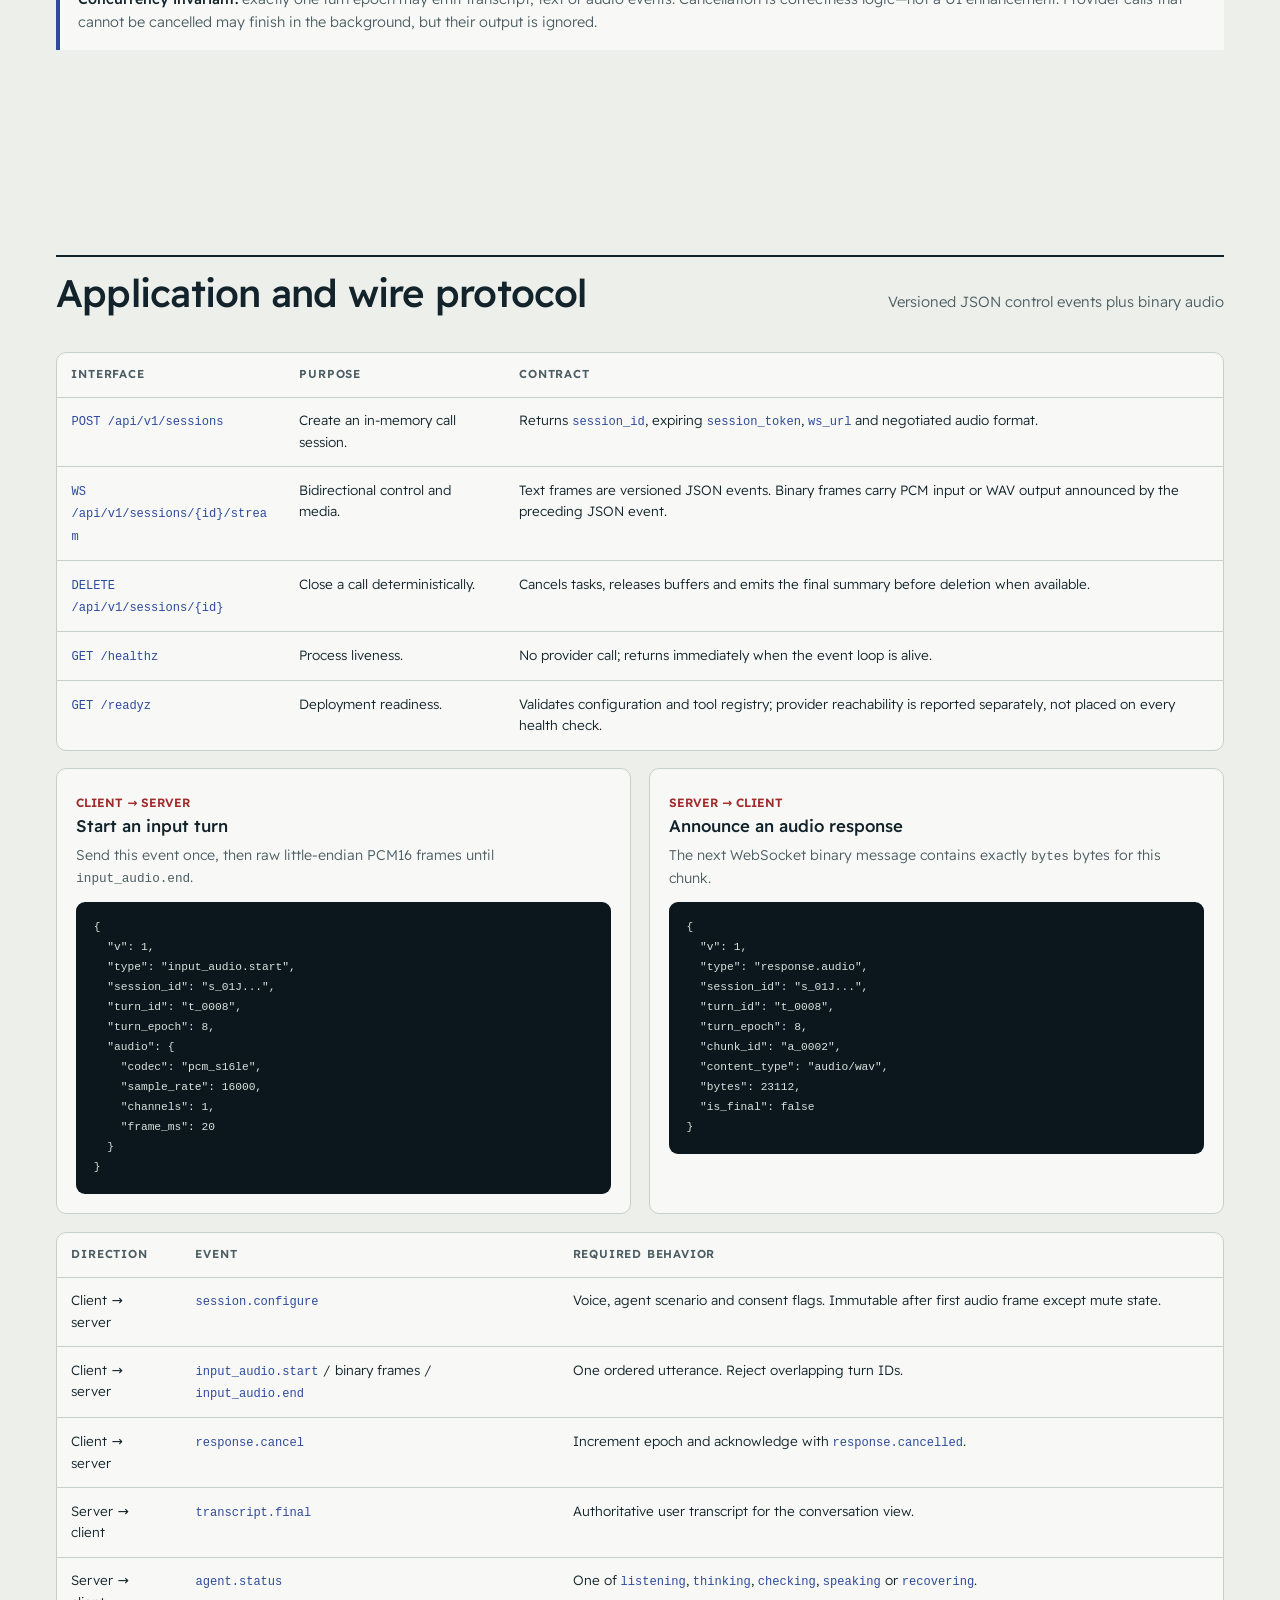
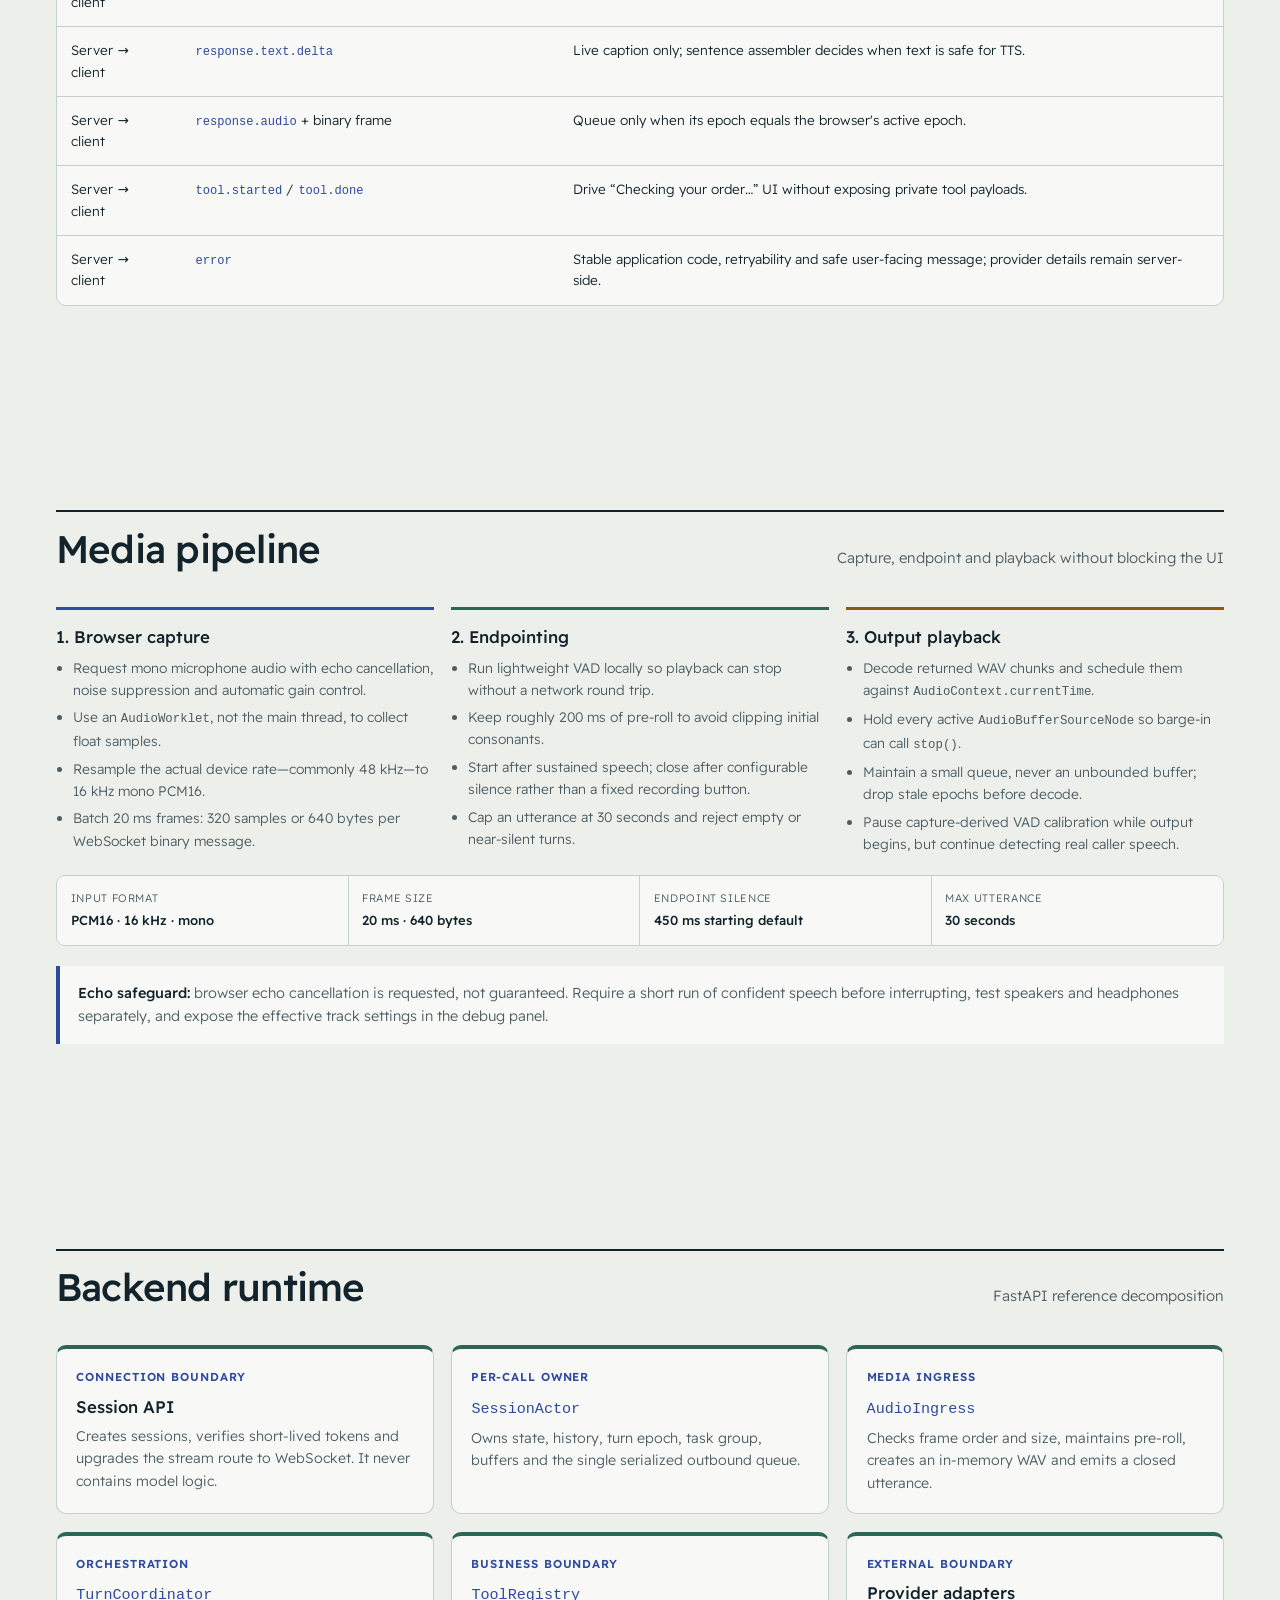
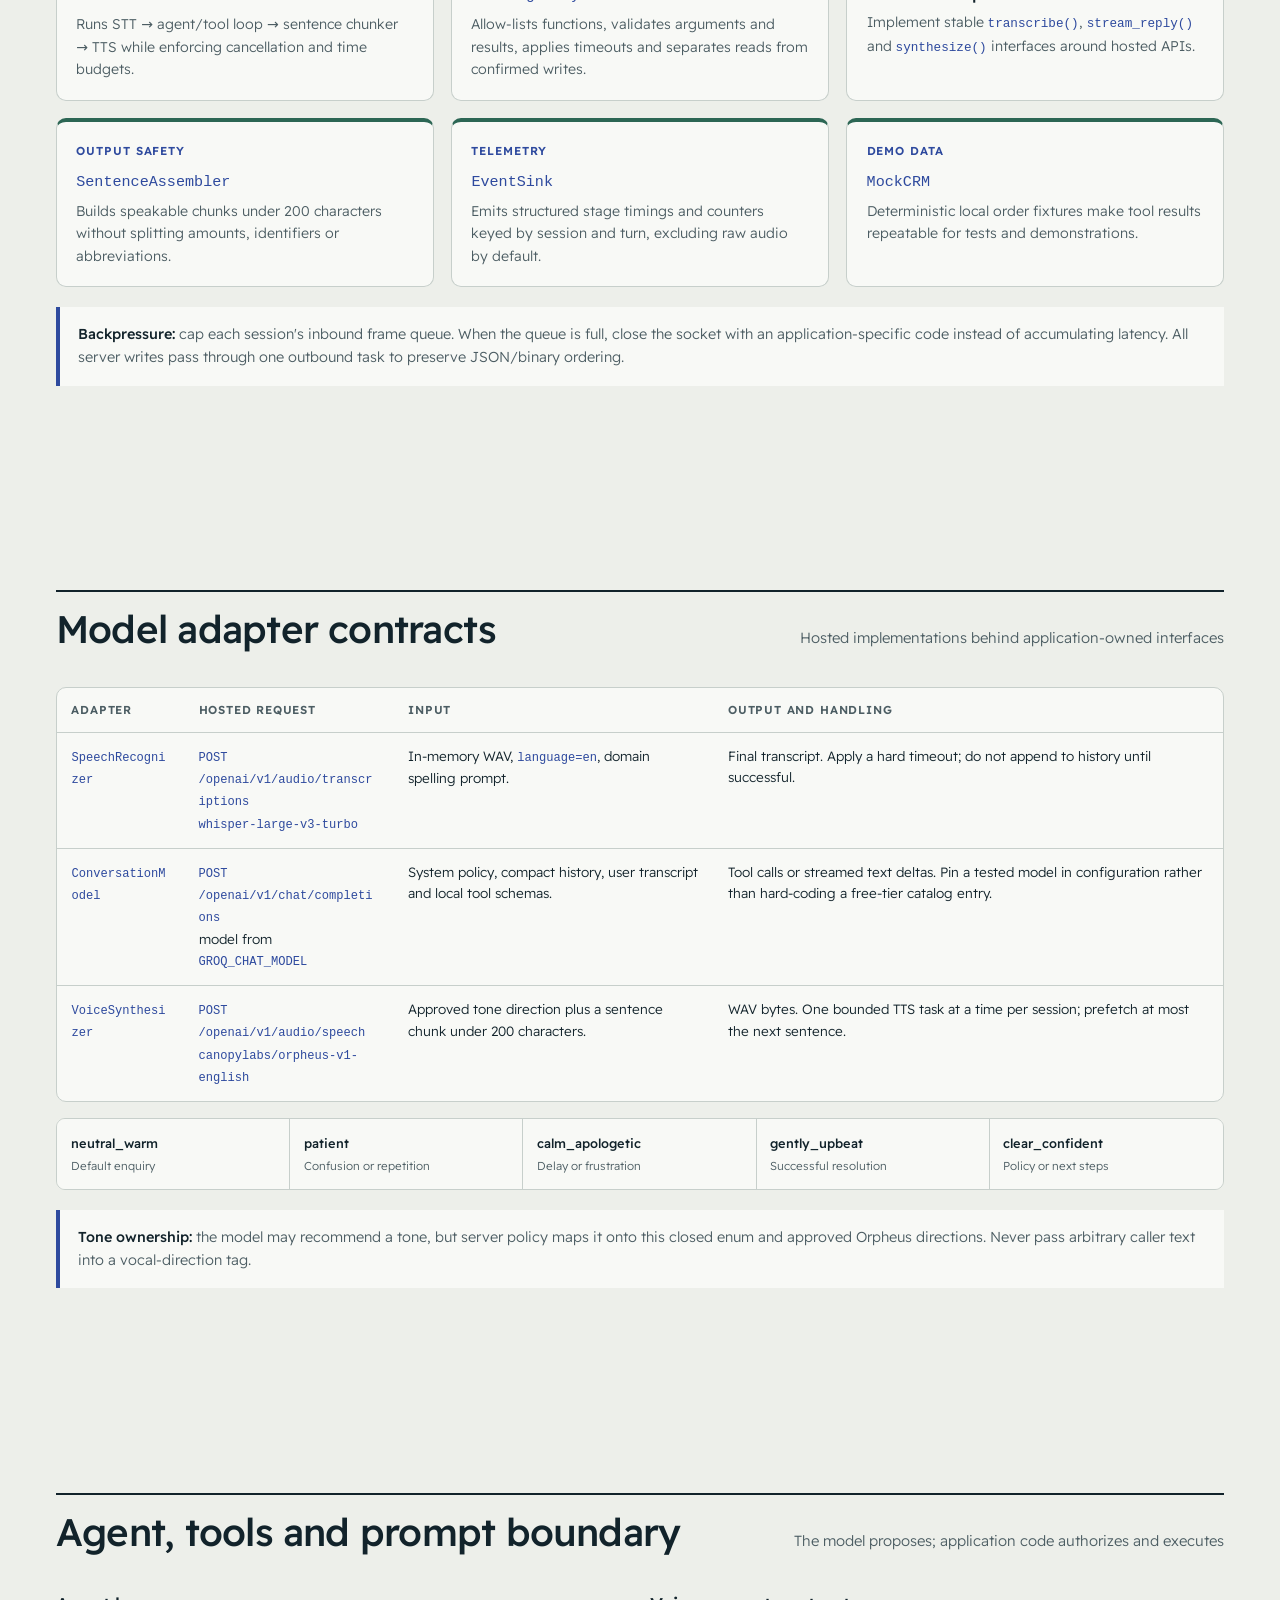
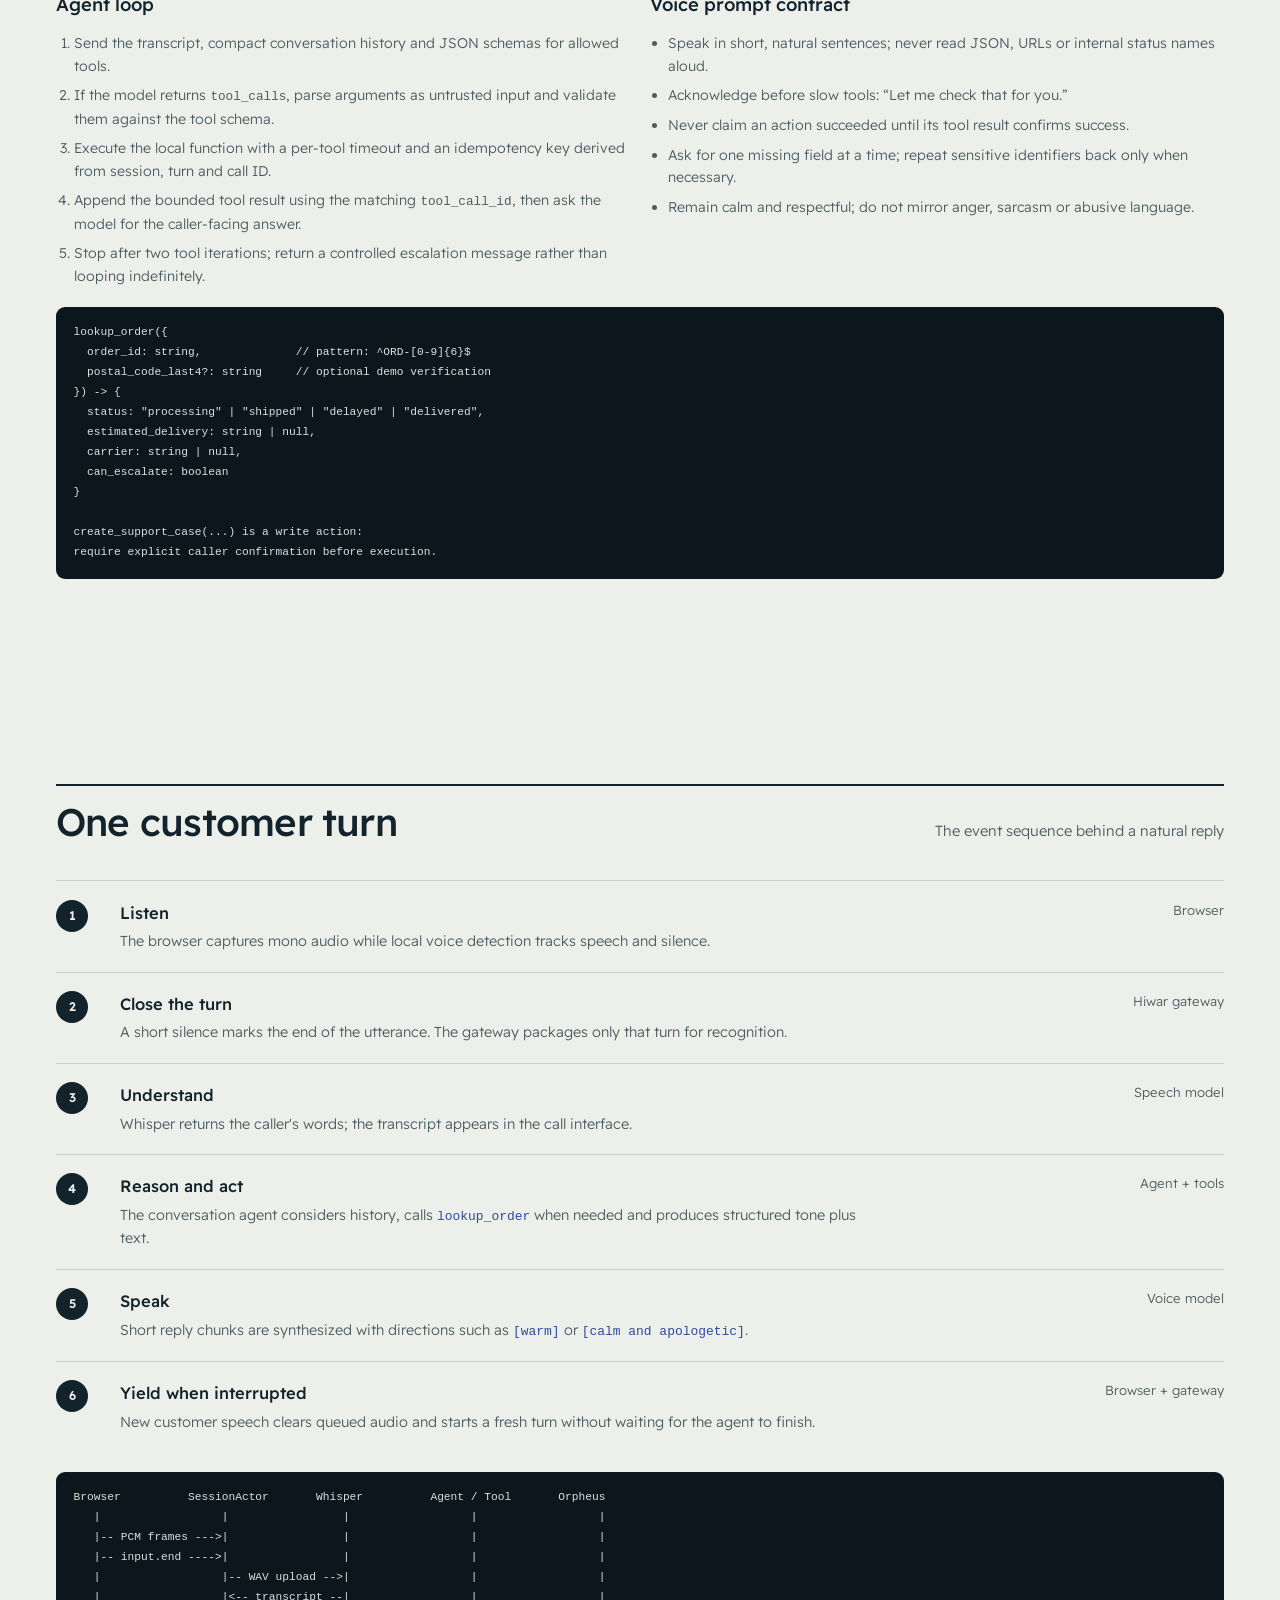
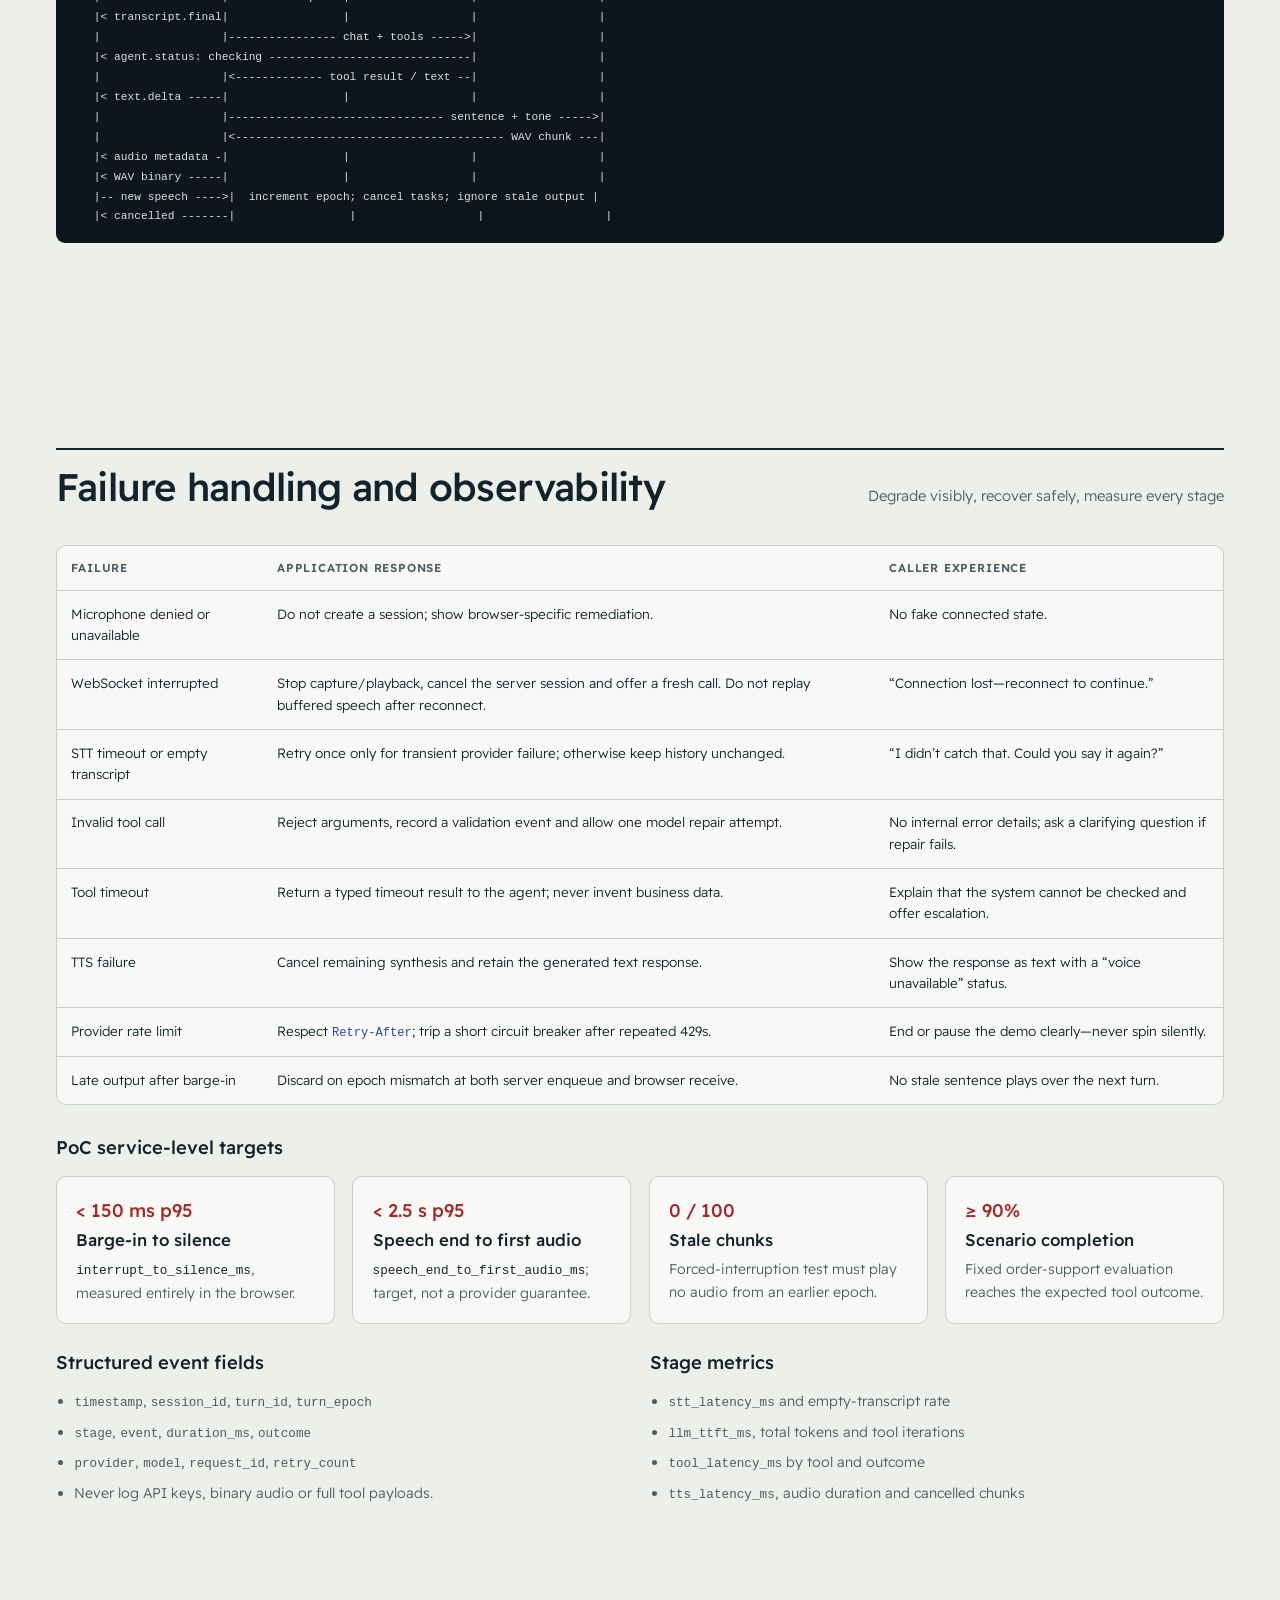
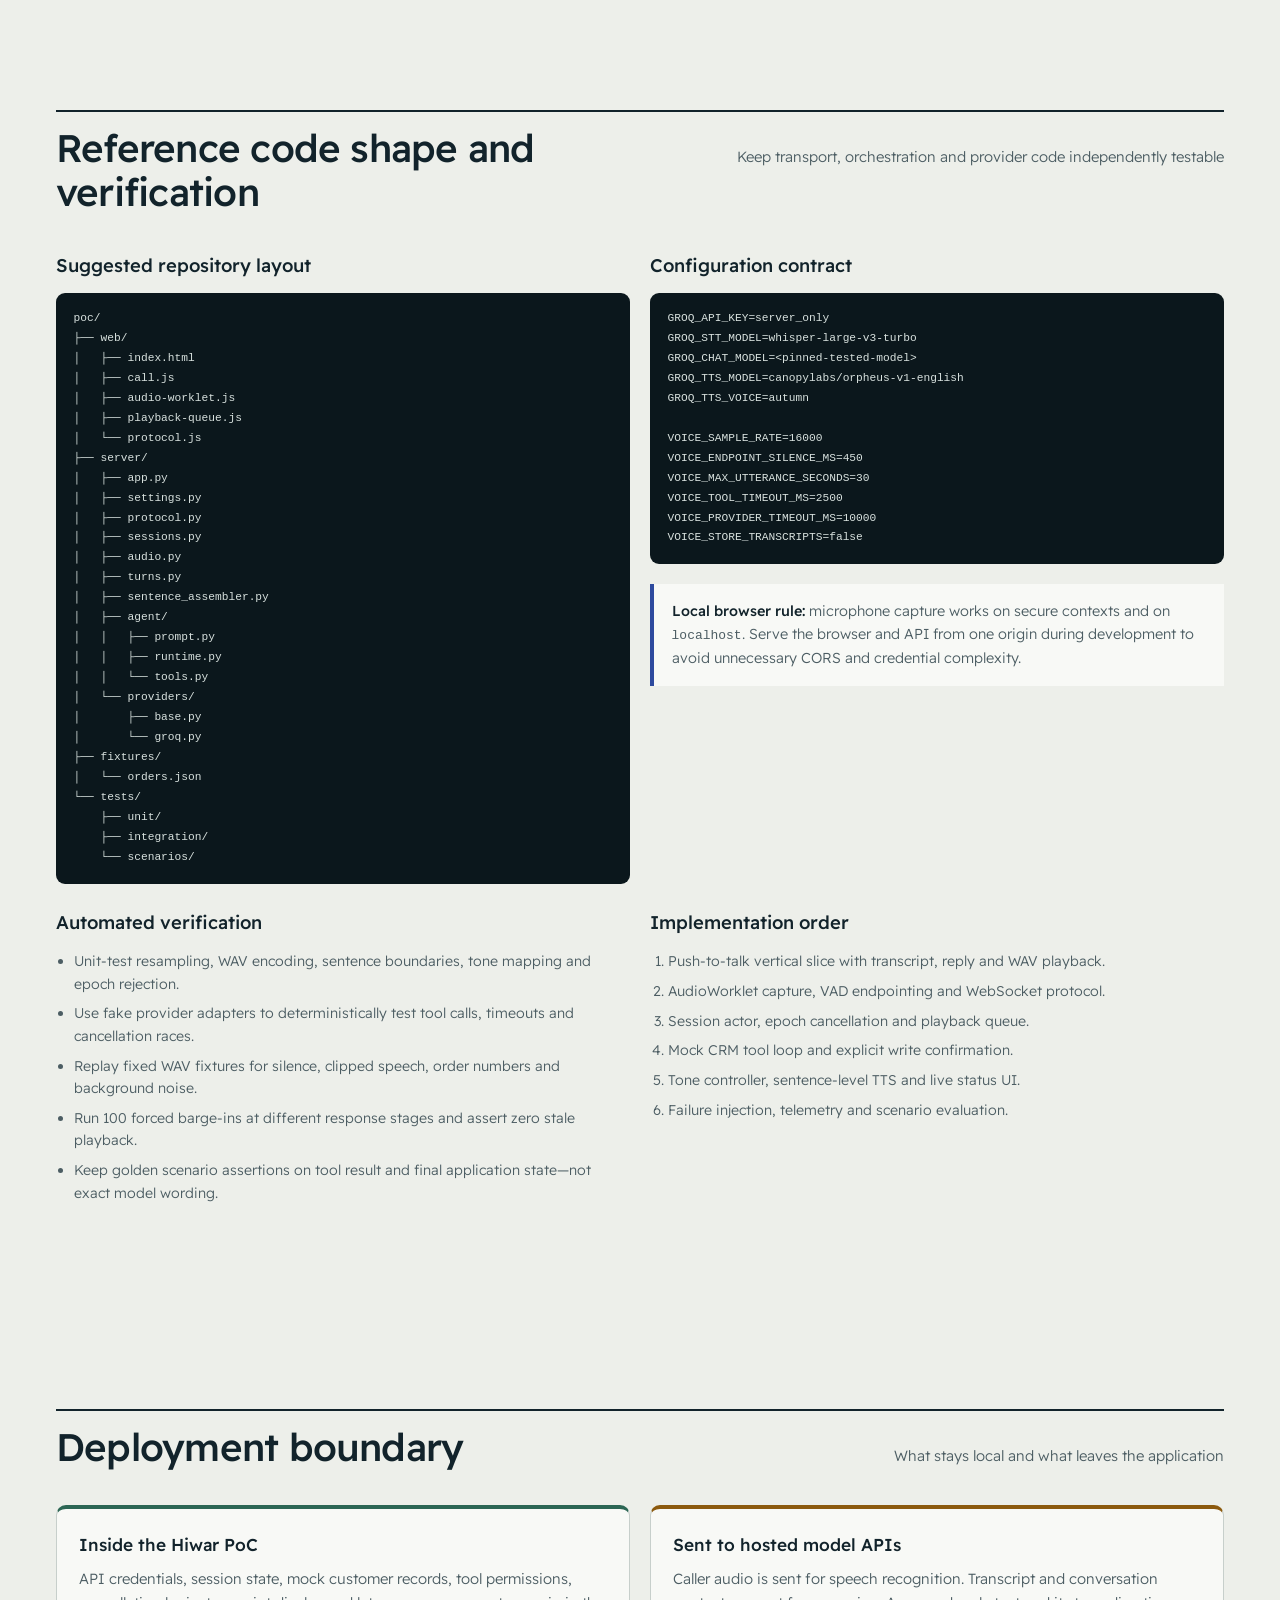
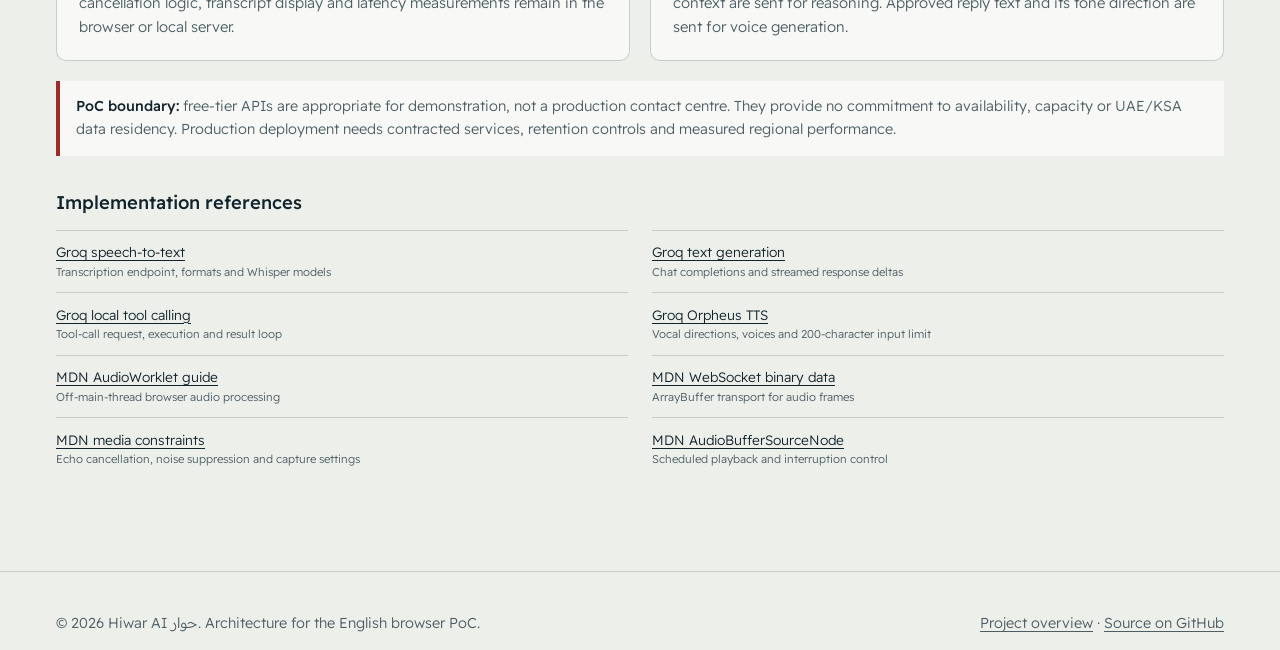
==== commit 242990ef: "Add headless voice architecture page" ====
--- a/docs/architecture.html
+++ b/docs/architecture.html
@@ -403,6 +403,7 @@
   <nav aria-label="Main">
     <a href="./">Overview</a>
     <a href="architecture.html" aria-current="page">Architecture</a>
+    <a href="headless-architecture.html">Headless PoC</a>
     <a href="https://github.com/elephantclock/hiwar-ai">GitHub</a>
   </nav>
 </header>
